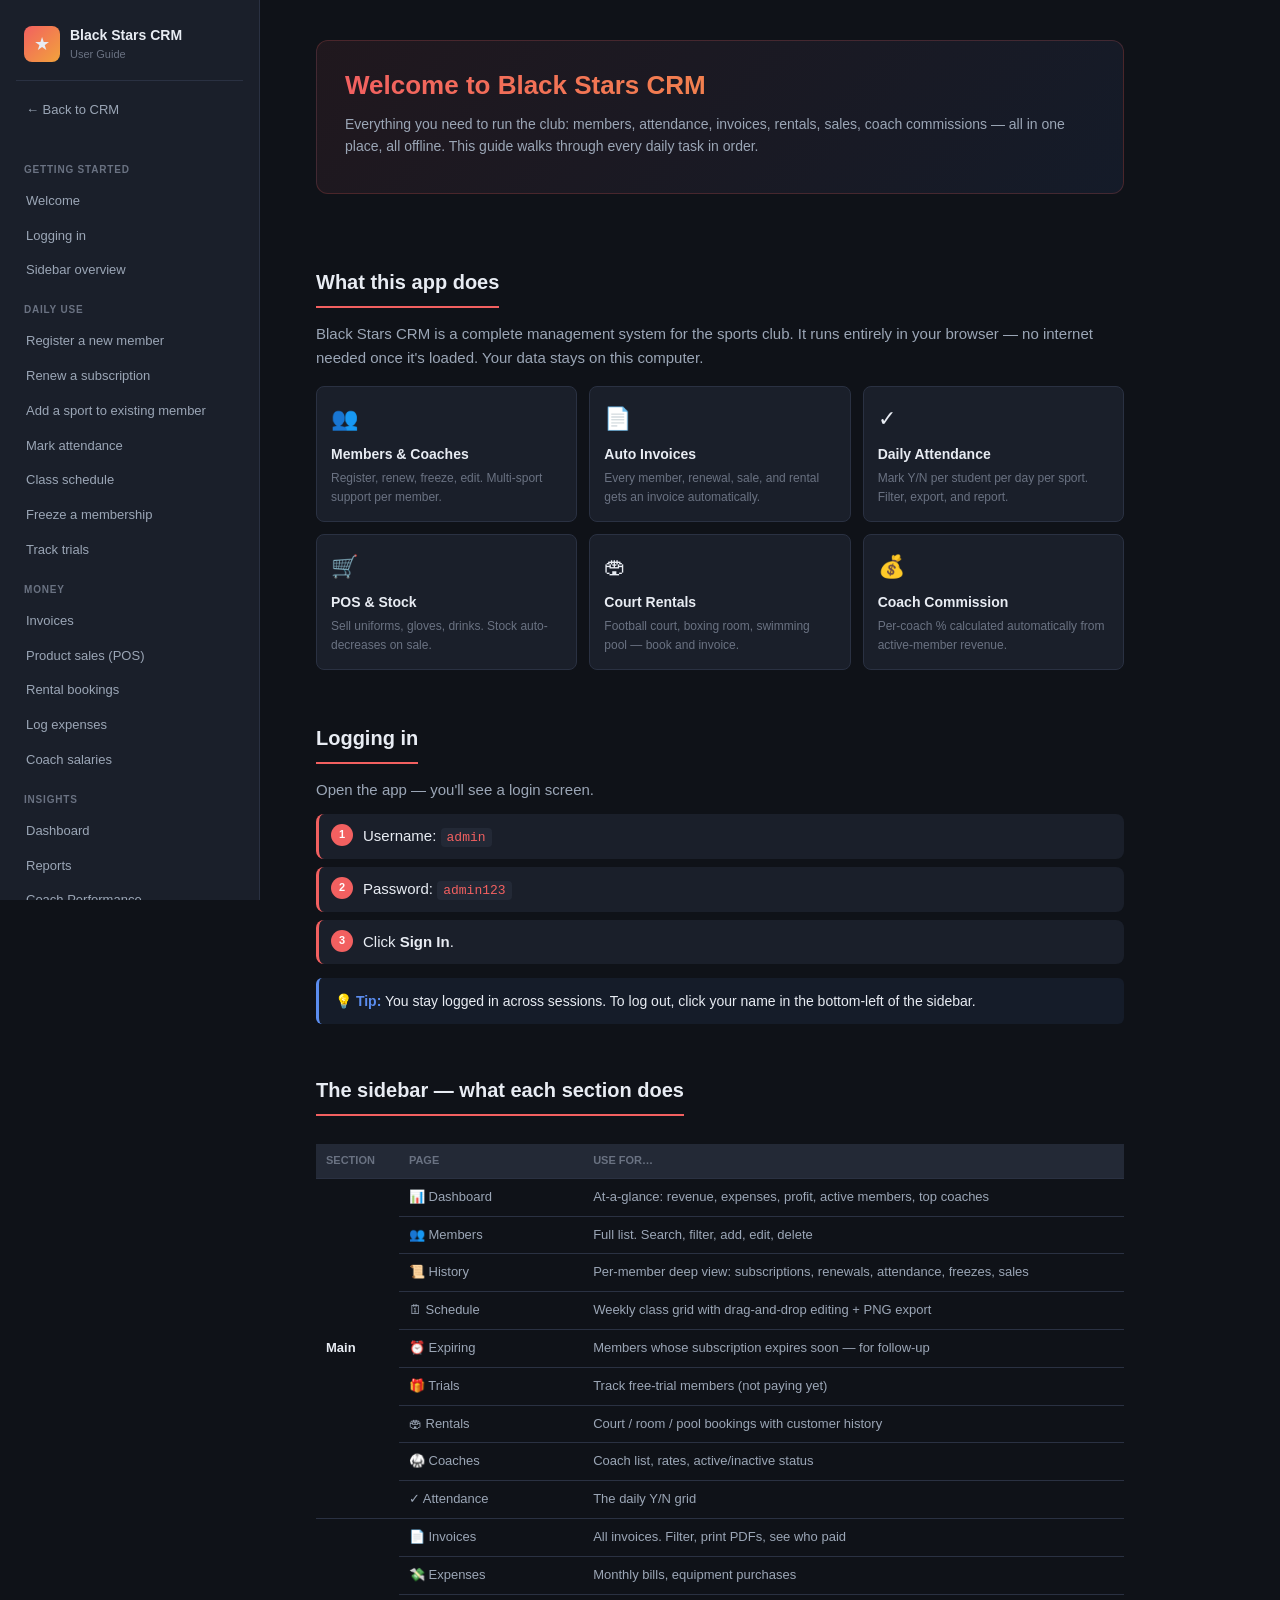
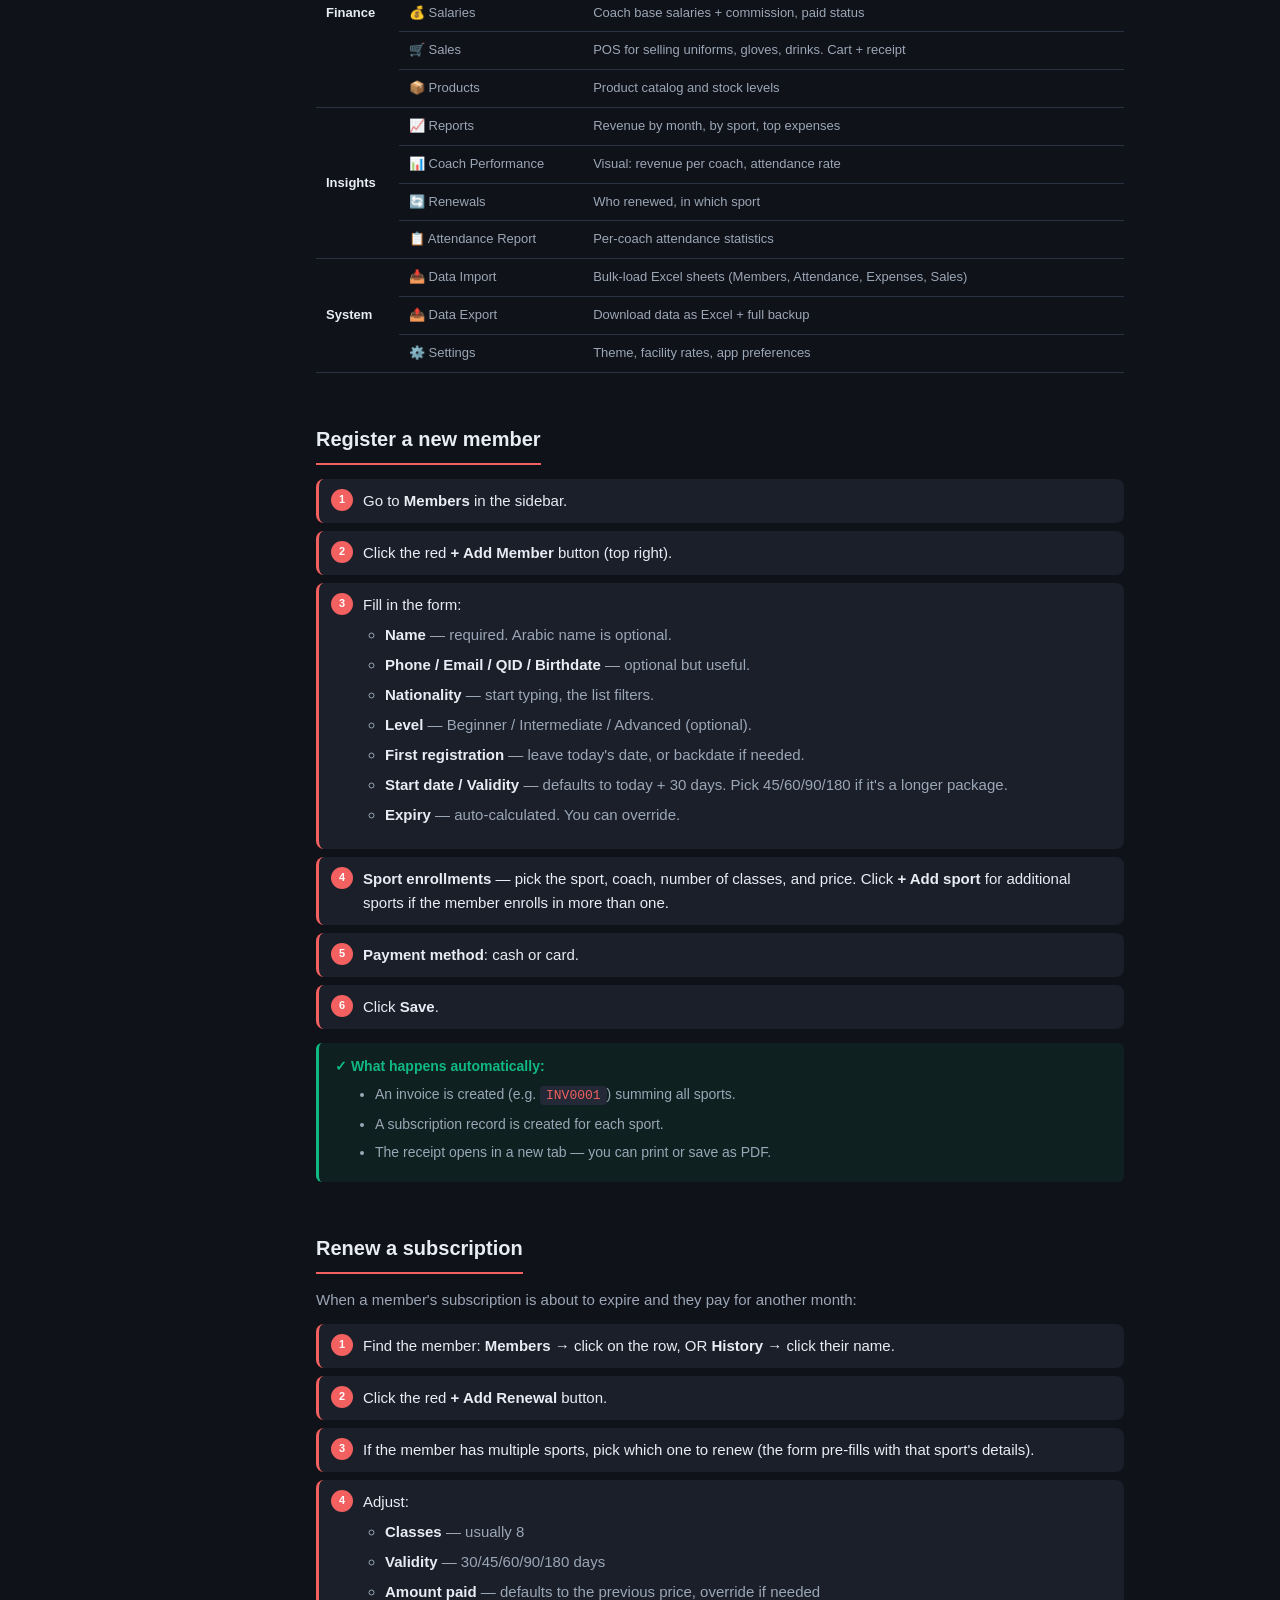
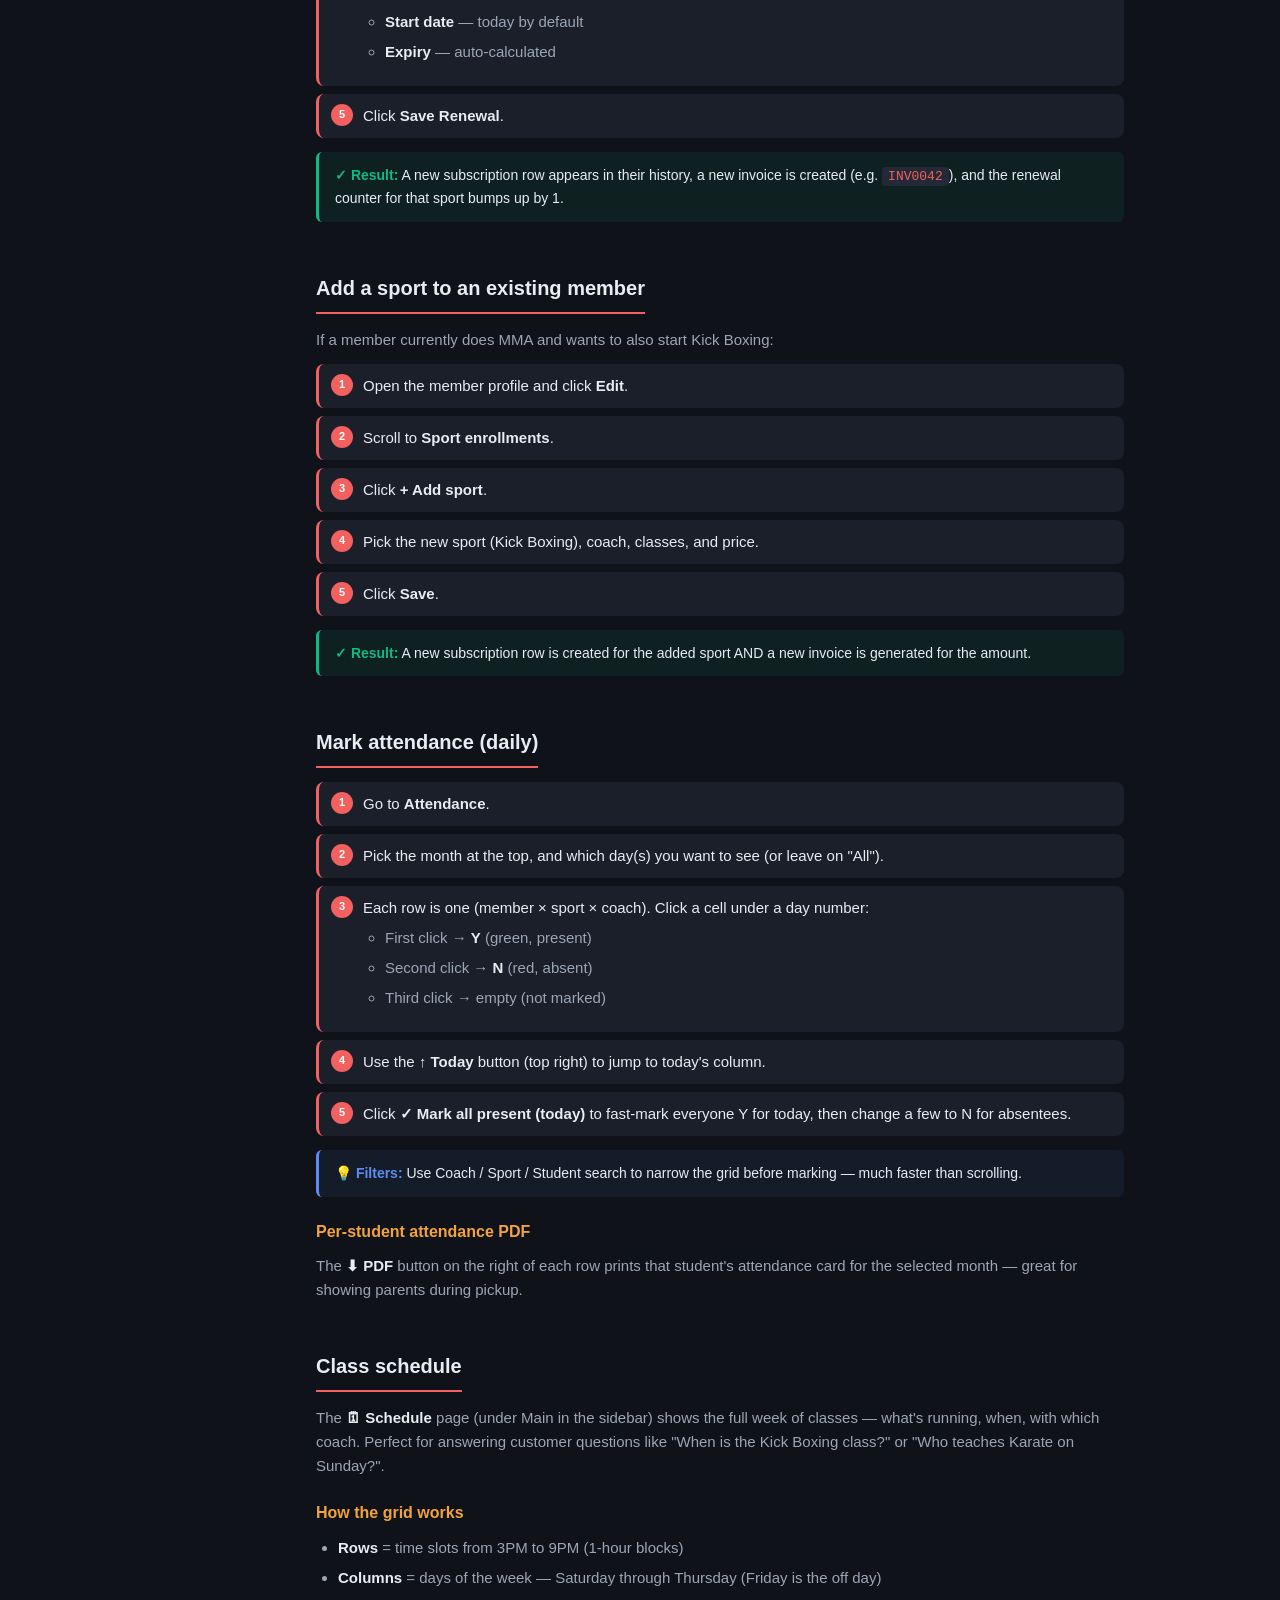
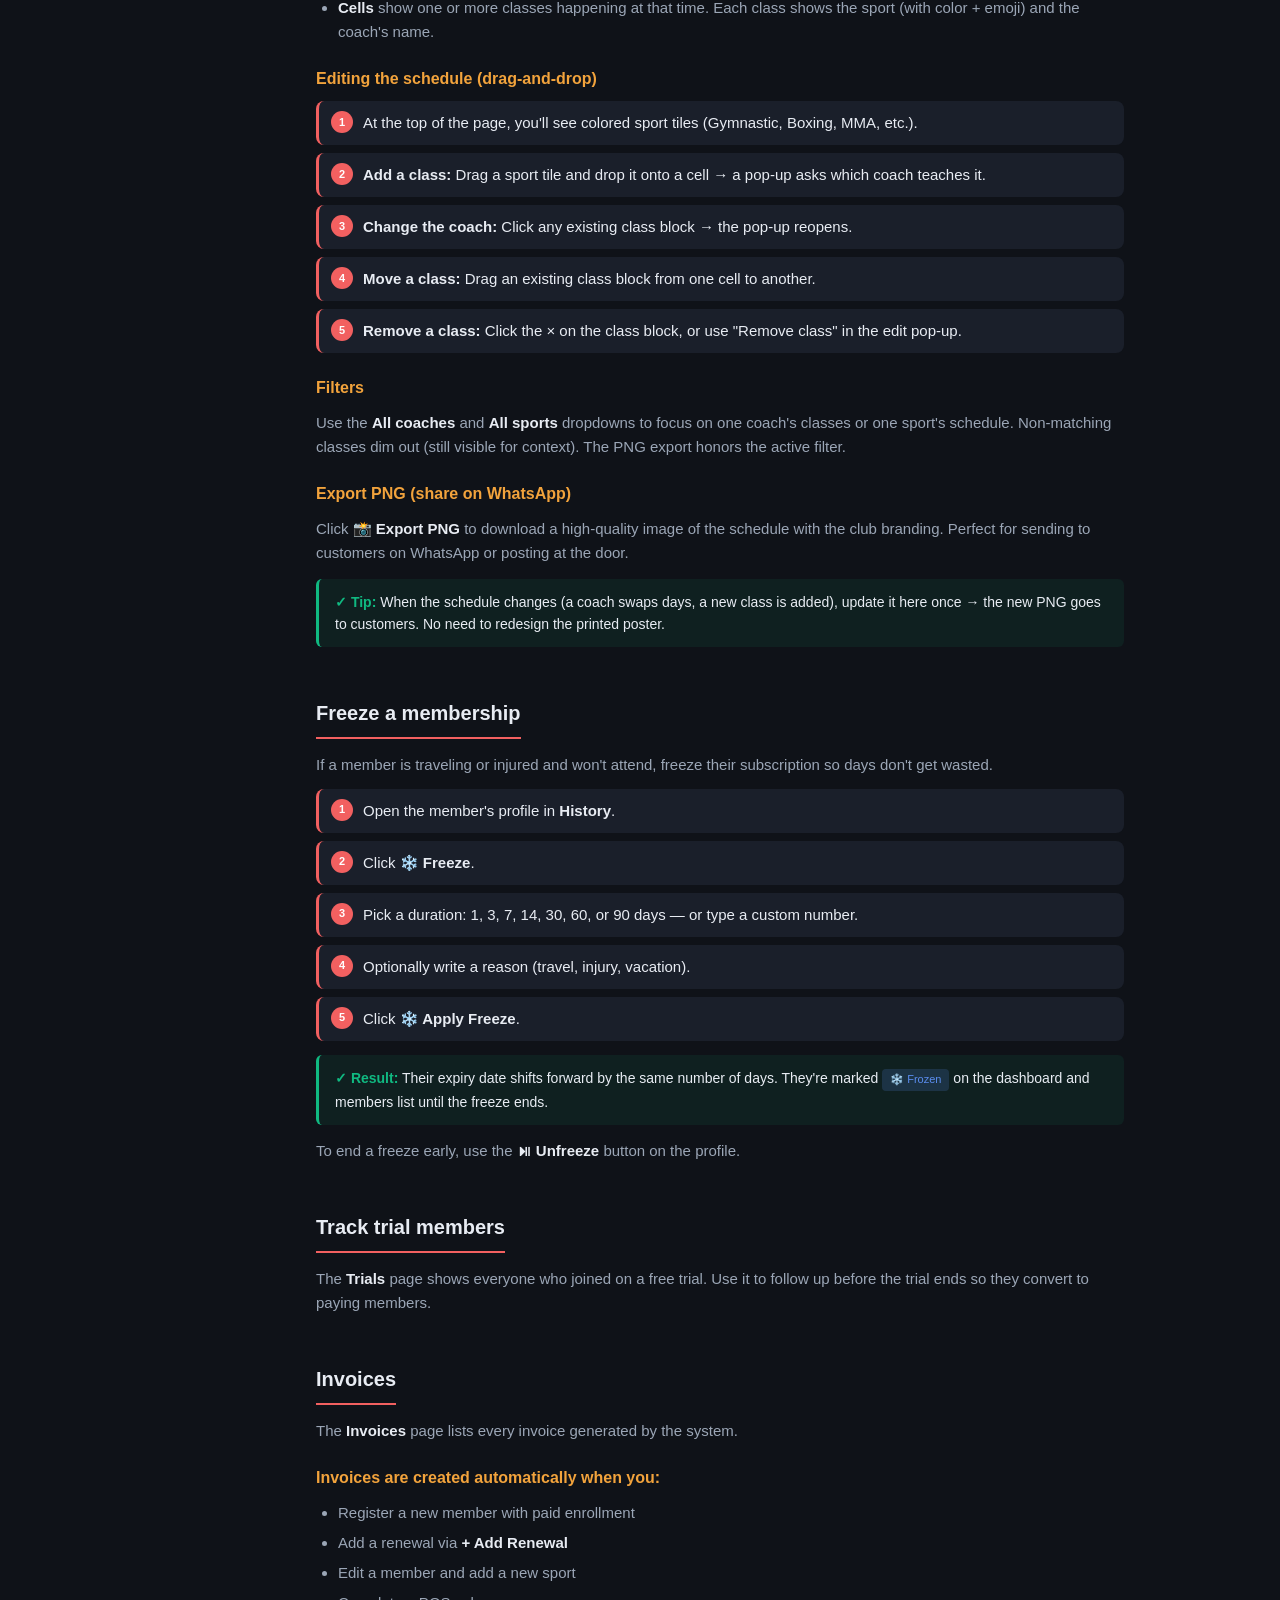
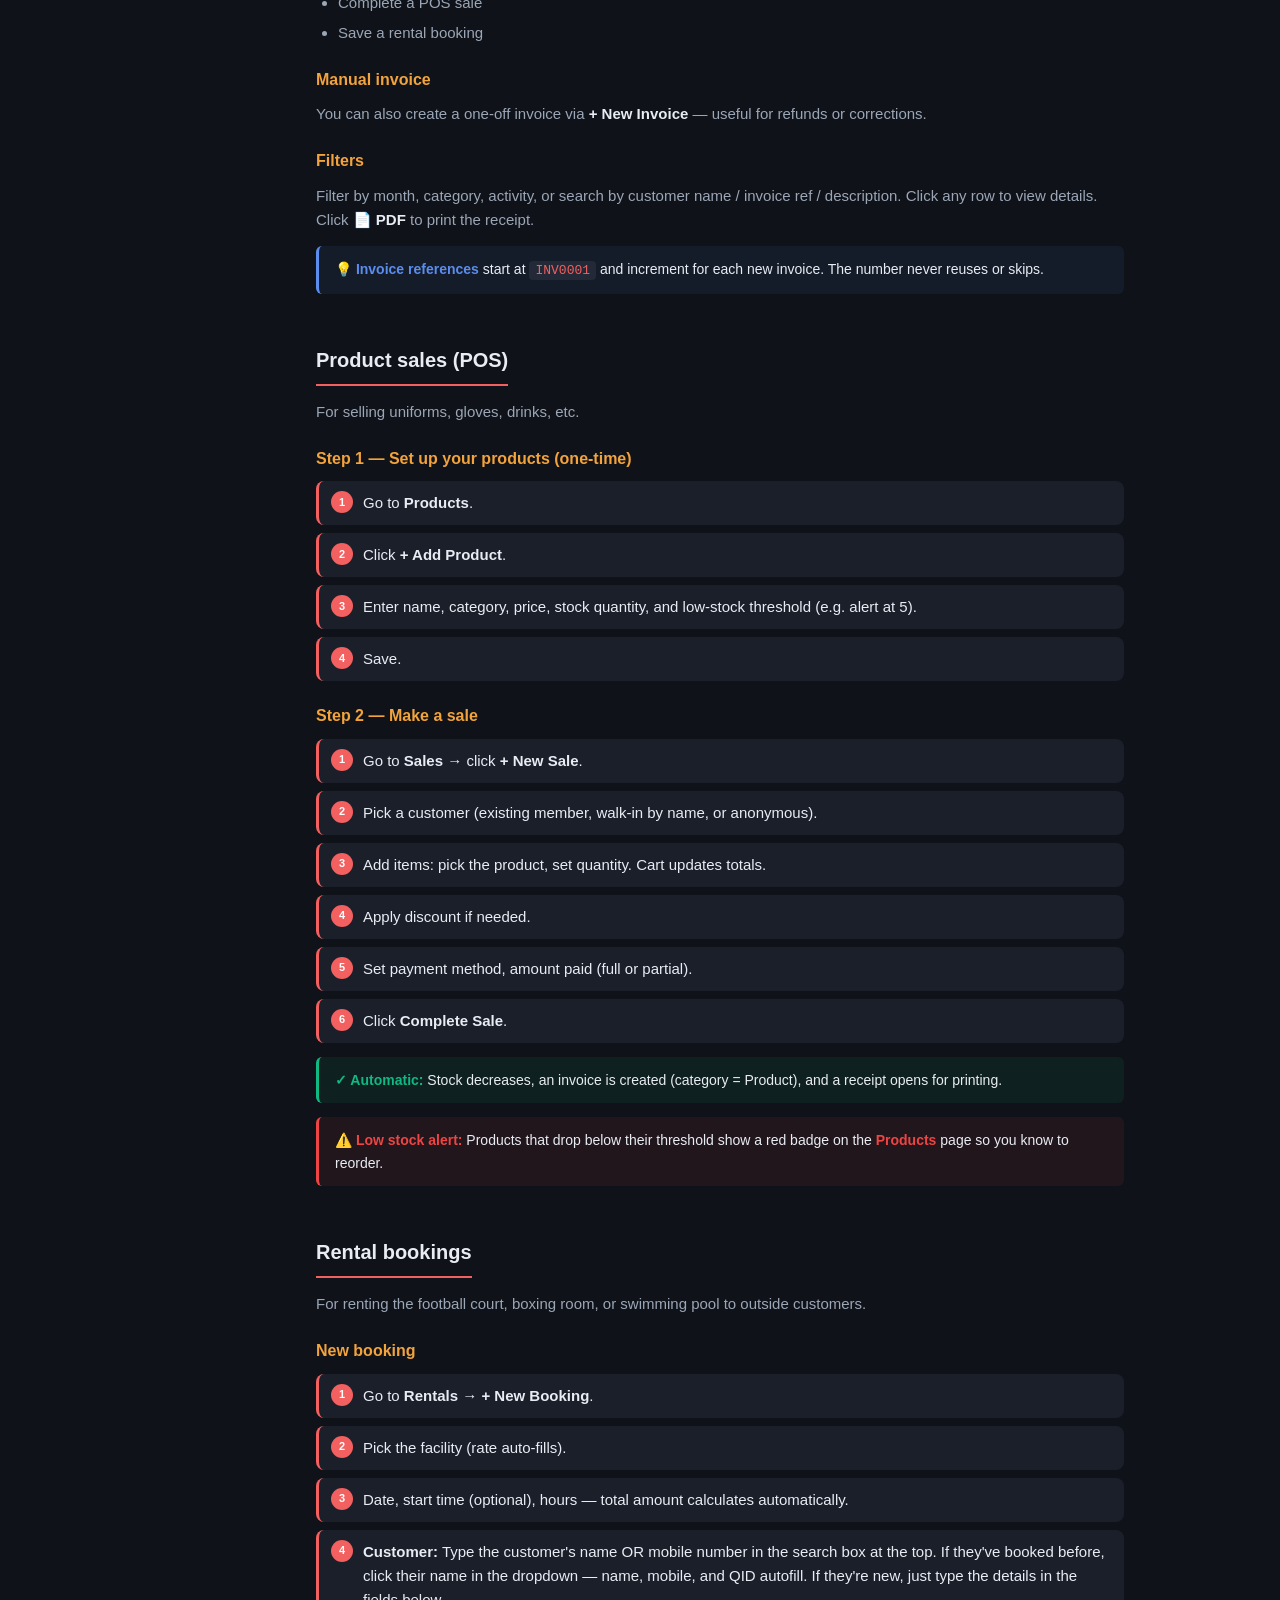
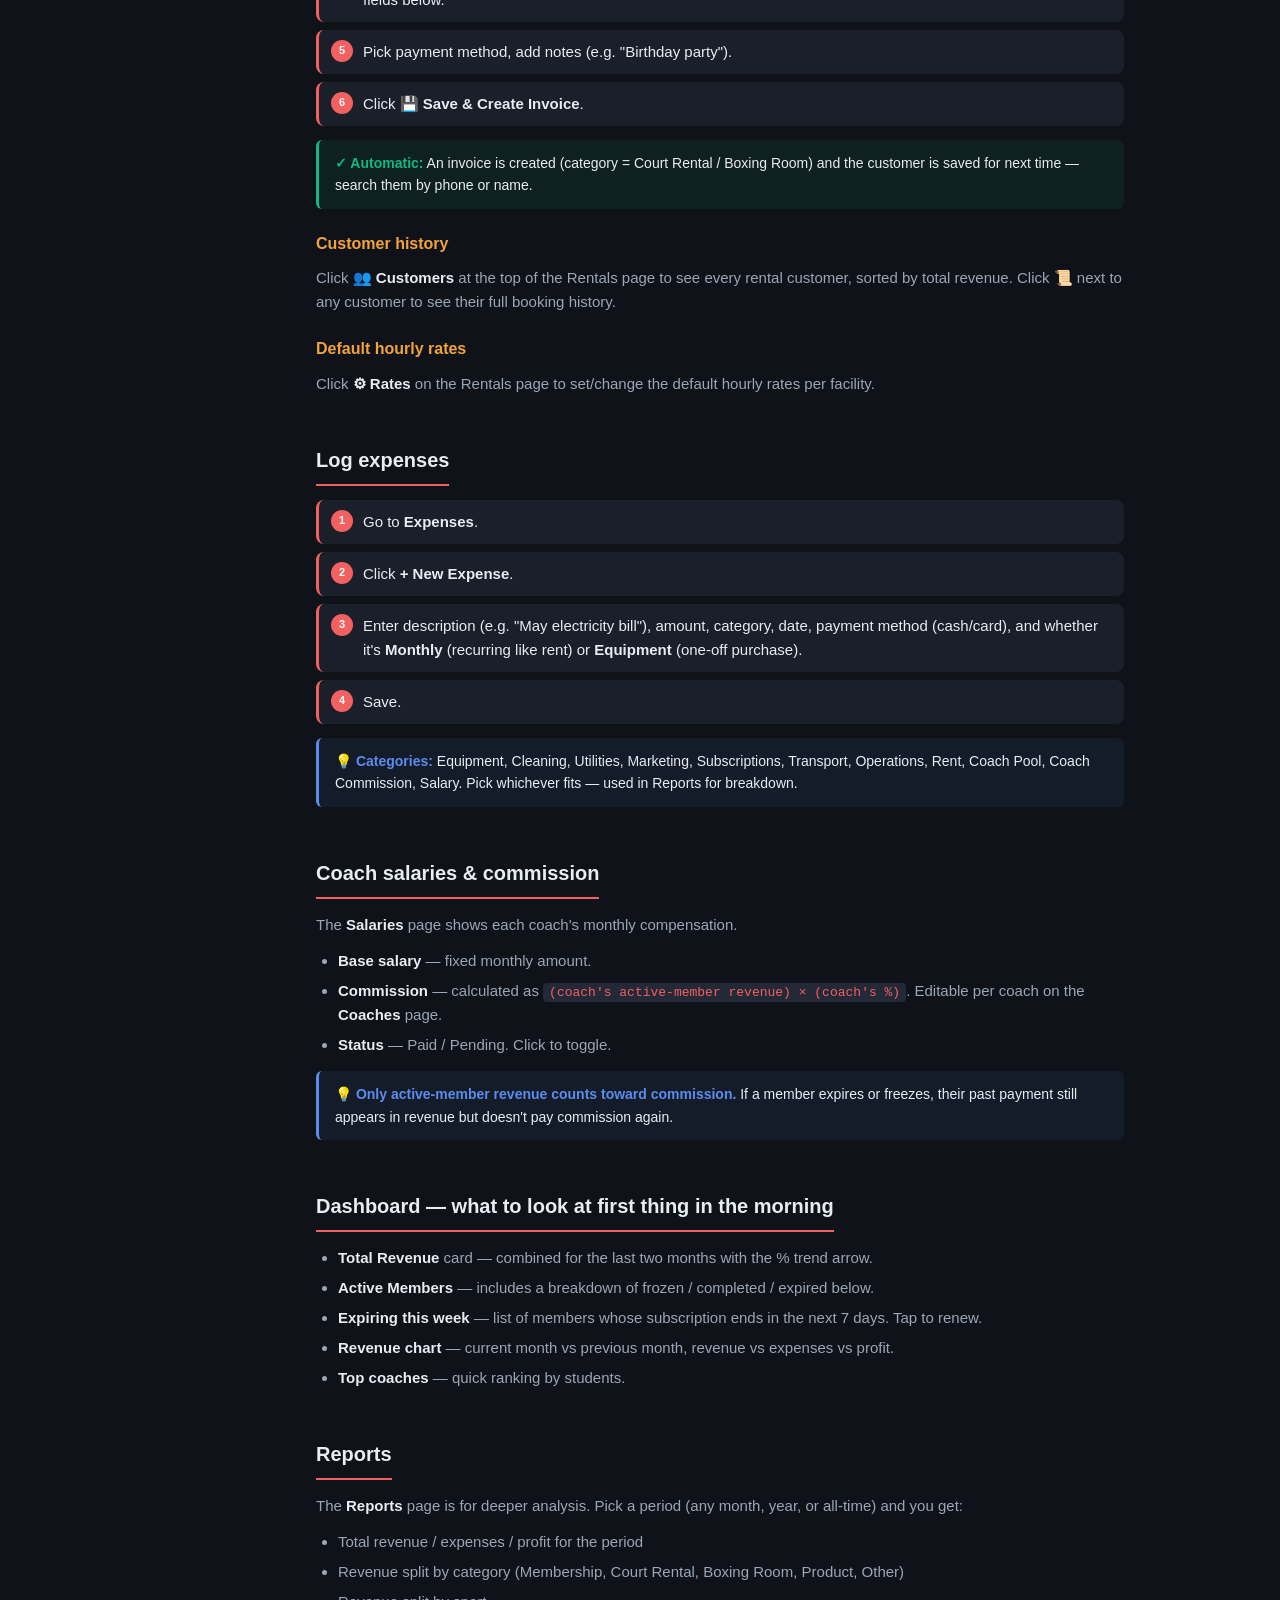
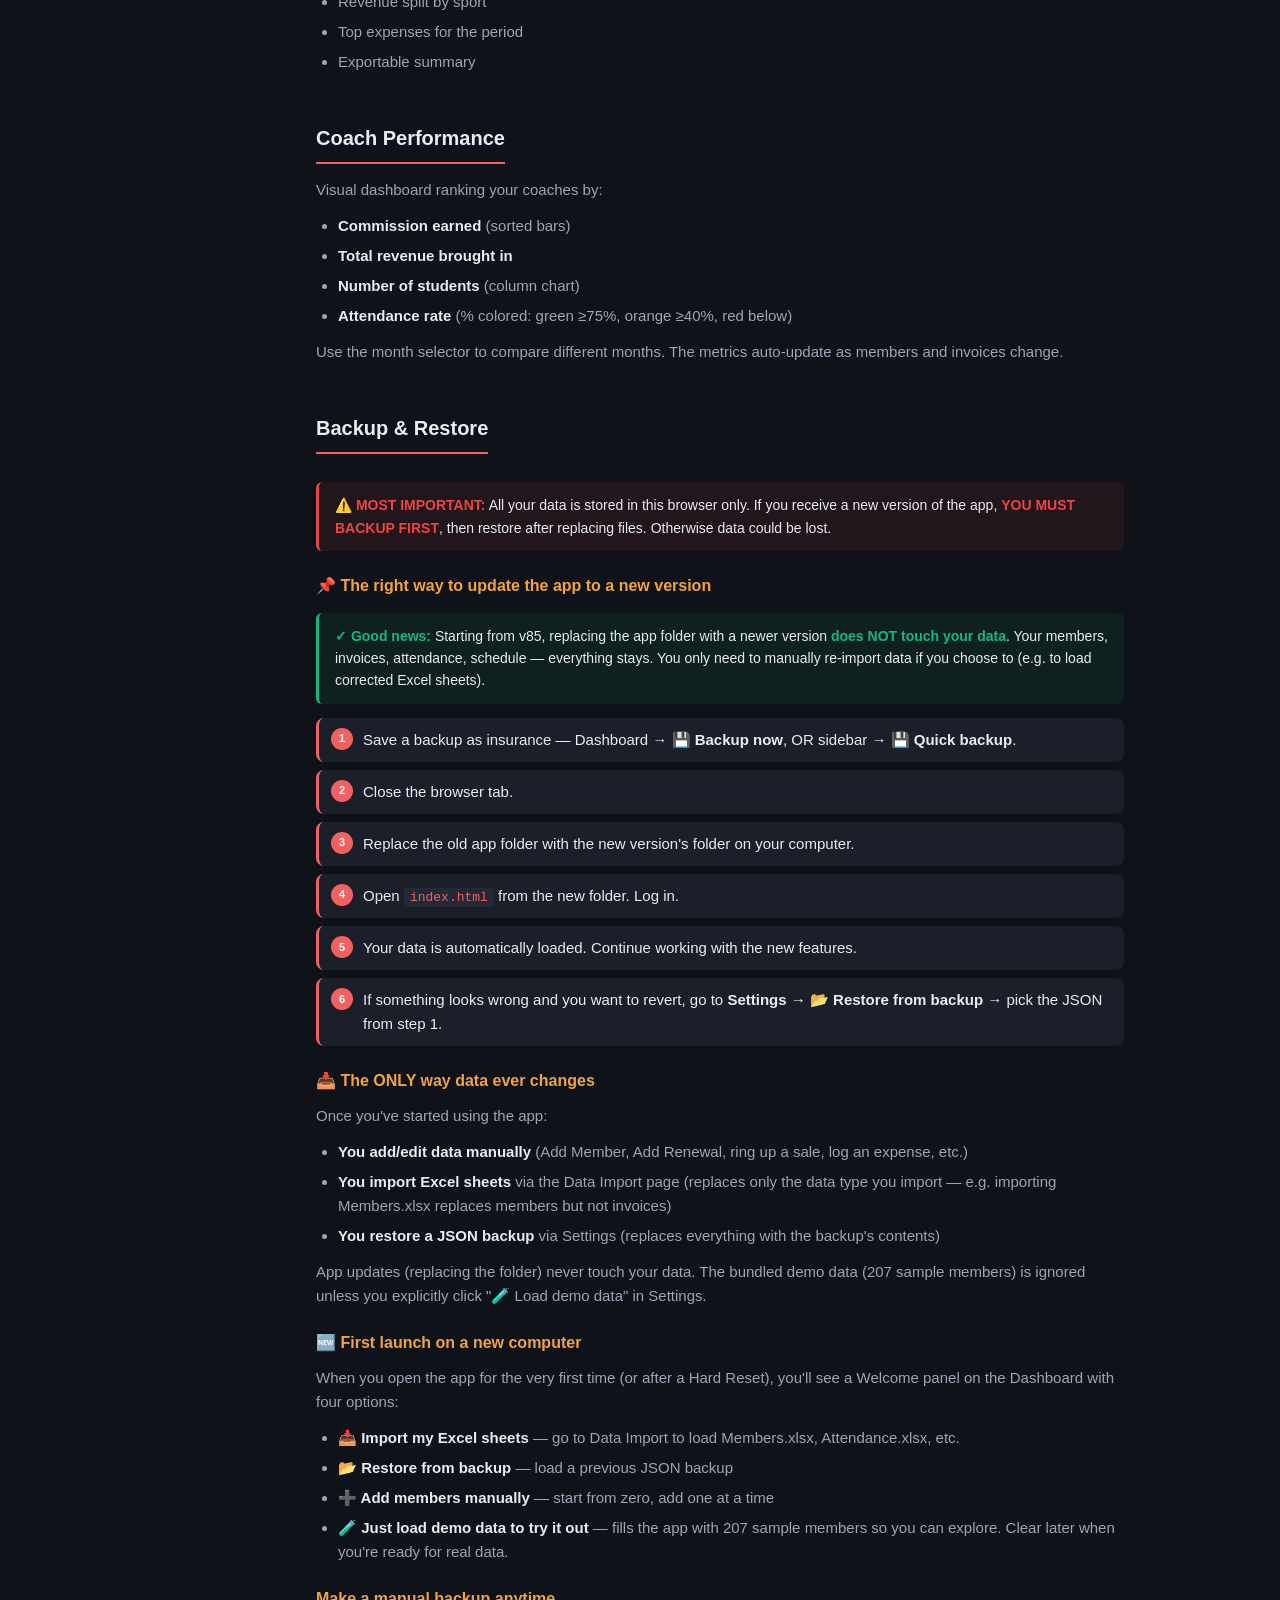
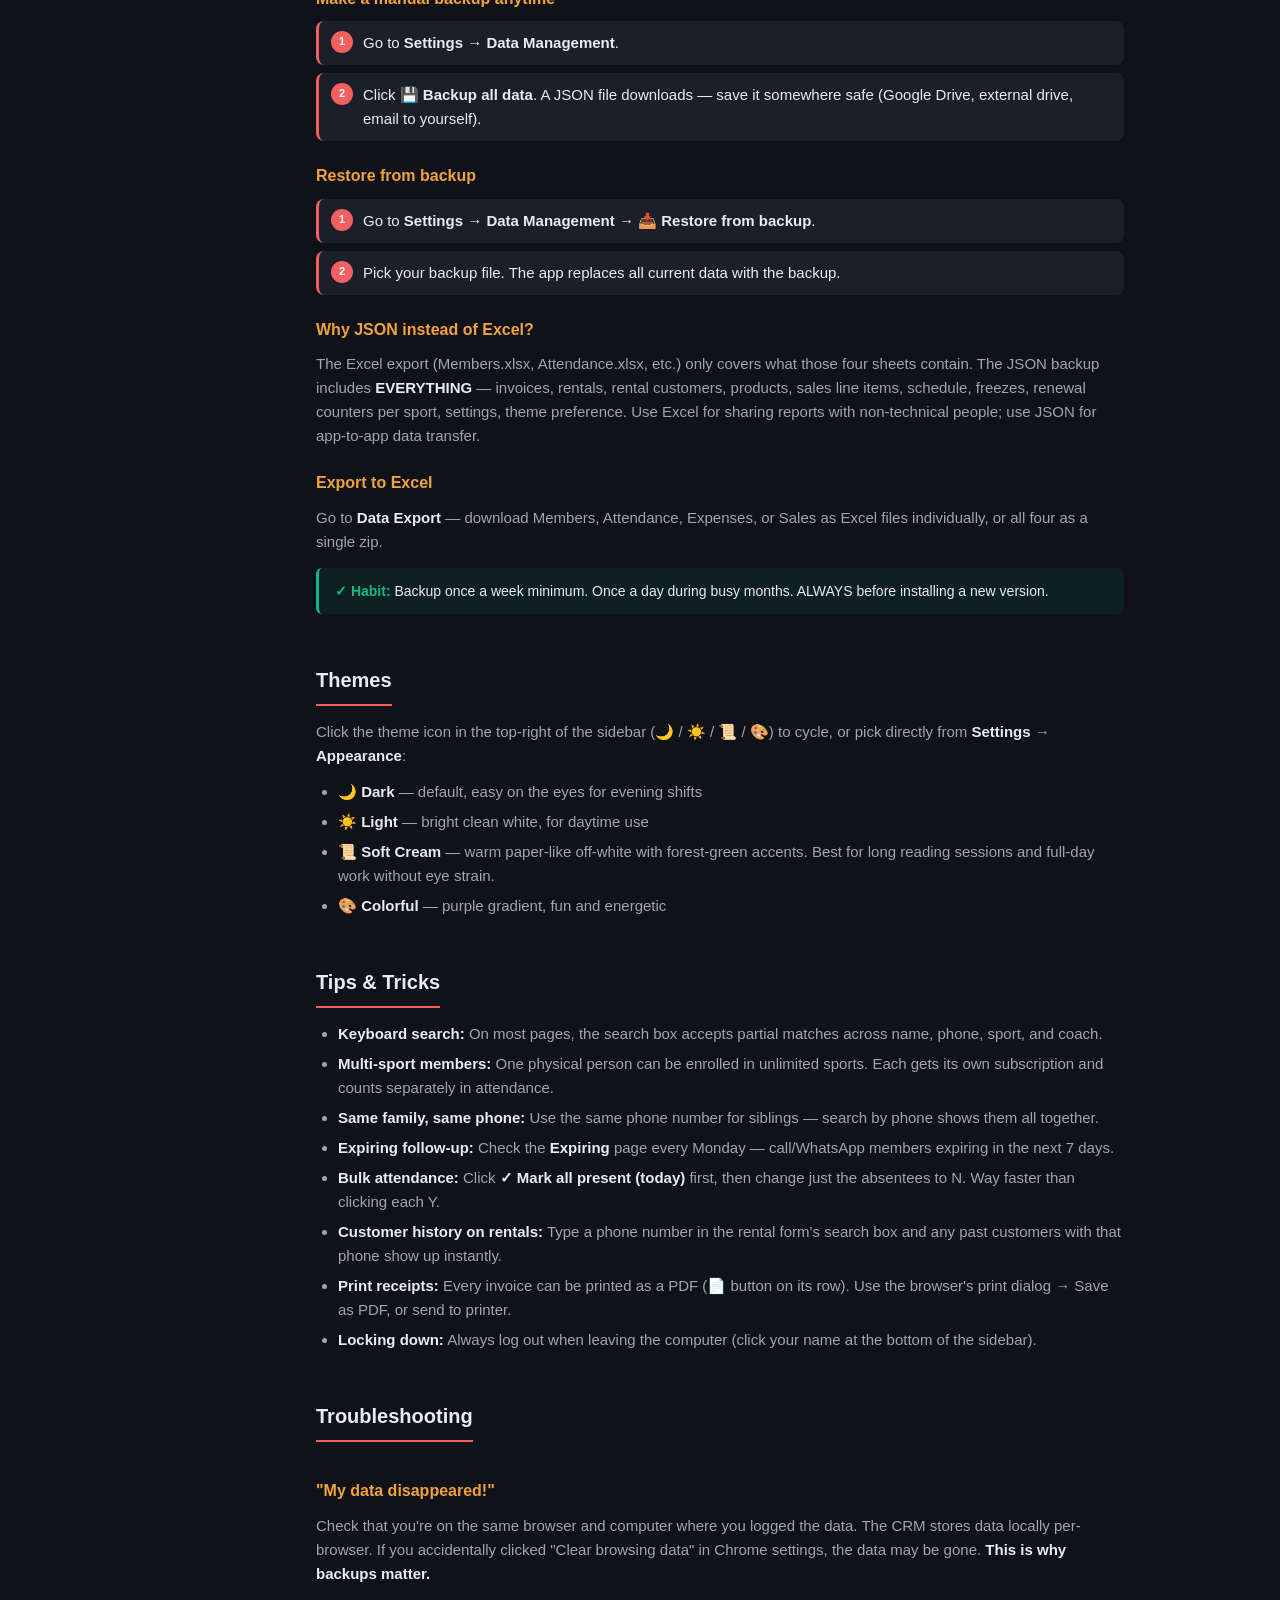
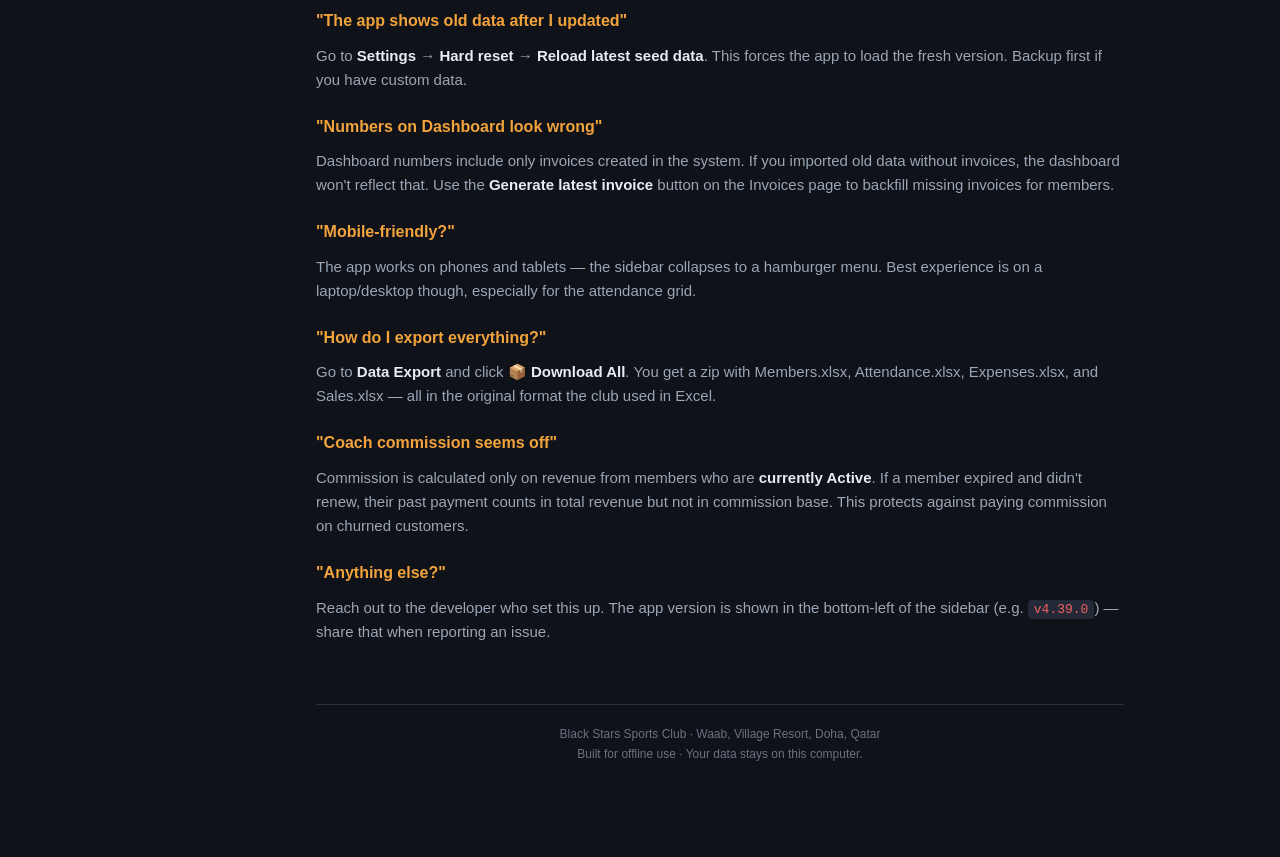
==== guide.html @ 9127abdc "Init BlackStar CRM site Init BlackStar CRM site" ====
<!DOCTYPE html>
<html lang="en">
<head>
<meta charset="UTF-8" />
<meta name="viewport" content="width=device-width, initial-scale=1.0" />
<title>Black Stars CRM — User Guide</title>
<style>
  :root {
    --bg: #0f1218;
    --surface: #1a1f2a;
    --surface-2: #232936;
    --border: #2a3142;
    --text: #e8ecf3;
    --text-dim: #9ba6b6;
    --text-mute: #6a7282;
    --accent: #f26060;
    --accent-2: #f2a33c;
    --blue: #5b8def;
    --green: #10b981;
    --orange: #f97316;
    --purple: #8b5cf6;
    --cyan: #06b6d4;
    --red: #ef4444;
  }
  * { margin: 0; padding: 0; box-sizing: border-box; }
  html { scroll-behavior: smooth; }
  body {
    background: var(--bg);
    color: var(--text);
    font: 15px/1.6 -apple-system, "Segoe UI", Roboto, sans-serif;
    padding: 0;
  }
  .layout { display: grid; grid-template-columns: 260px 1fr; min-height: 100vh; }
  .toc {
    background: var(--surface);
    border-right: 1px solid var(--border);
    padding: 24px 16px;
    position: sticky;
    top: 0;
    height: 100vh;
    overflow-y: auto;
  }
  .toc-brand {
    display: flex; align-items: center; gap: 10px;
    padding: 0 8px 16px;
    border-bottom: 1px solid var(--border);
    margin-bottom: 12px;
  }
  .toc-logo {
    width: 36px; height: 36px;
    background: linear-gradient(135deg, var(--accent), var(--accent-2));
    border-radius: 8px;
    display: grid; place-items: center;
    font-size: 18px;
  }
  .toc-brand-title { font-weight: 700; font-size: 14px; }
  .toc-brand-sub { font-size: 11px; color: var(--text-mute); }
  .toc-section {
    font-size: 10px; font-weight: 600;
    color: var(--text-mute); text-transform: uppercase;
    letter-spacing: .8px;
    padding: 14px 8px 6px;
  }
  .toc a {
    display: block;
    padding: 7px 10px;
    color: var(--text-dim);
    text-decoration: none;
    border-radius: 6px;
    font-size: 13px;
    transition: background .12s;
  }
  .toc a:hover { background: var(--surface-2); color: var(--text); }
  .content {
    padding: 40px 56px 80px;
    max-width: 920px;
  }
  .hero {
    background: linear-gradient(135deg, rgba(242,96,96,.08), rgba(91,141,239,.08));
    border: 1px solid rgba(242,96,96,.2);
    border-radius: 12px;
    padding: 24px 28px;
    margin-bottom: 36px;
  }
  .hero h1 {
    font-size: 26px;
    margin-bottom: 6px;
    background: linear-gradient(90deg, var(--accent), var(--accent-2));
    -webkit-background-clip: text;
    -webkit-text-fill-color: transparent;
    background-clip: text;
  }
  .hero p { color: var(--text-dim); font-size: 14px; }
  h2 {
    font-size: 20px;
    margin: 36px 0 14px;
    padding-bottom: 8px;
    border-bottom: 2px solid var(--accent);
    display: inline-block;
  }
  h3 {
    font-size: 16px;
    margin: 22px 0 10px;
    color: var(--accent-2);
  }
  p, ul, ol { margin-bottom: 12px; color: var(--text-dim); }
  ul, ol { padding-left: 22px; }
  li { margin-bottom: 6px; }
  strong { color: var(--text); font-weight: 600; }
  code {
    background: var(--surface-2);
    color: var(--accent);
    padding: 2px 6px;
    border-radius: 4px;
    font-size: 13px;
    font-family: "SF Mono", Consolas, monospace;
  }
  .step-list {
    counter-reset: step;
    list-style: none;
    padding: 0;
  }
  .step-list > li {
    counter-increment: step;
    padding: 10px 16px 10px 44px;
    position: relative;
    background: var(--surface);
    border-radius: 8px;
    margin-bottom: 8px;
    border-left: 3px solid var(--accent);
    color: var(--text);
  }
  .step-list > li::before {
    content: counter(step);
    position: absolute;
    left: 12px;
    top: 10px;
    width: 22px;
    height: 22px;
    background: var(--accent);
    color: white;
    border-radius: 50%;
    display: grid; place-items: center;
    font-size: 11px;
    font-weight: 700;
  }
  .tip {
    background: rgba(16,185,129,.08);
    border-left: 3px solid var(--green);
    padding: 12px 16px;
    border-radius: 6px;
    margin: 14px 0;
    font-size: 14px;
  }
  .tip strong { color: var(--green); }
  .warn {
    background: rgba(239,68,68,.08);
    border-left: 3px solid var(--red);
    padding: 12px 16px;
    border-radius: 6px;
    margin: 14px 0;
    font-size: 14px;
  }
  .warn strong { color: var(--red); }
  .info {
    background: rgba(91,141,239,.08);
    border-left: 3px solid var(--blue);
    padding: 12px 16px;
    border-radius: 6px;
    margin: 14px 0;
    font-size: 14px;
  }
  .info strong { color: var(--blue); }
  .card-grid {
    display: grid;
    grid-template-columns: repeat(auto-fill, minmax(220px, 1fr));
    gap: 12px;
    margin: 16px 0;
  }
  .card {
    background: var(--surface);
    border: 1px solid var(--border);
    border-radius: 8px;
    padding: 14px;
  }
  .card-icon { font-size: 22px; margin-bottom: 6px; }
  .card-title { font-weight: 600; font-size: 14px; margin-bottom: 4px; color: var(--text); }
  .card-body { font-size: 12px; color: var(--text-mute); }
  table {
    width: 100%;
    border-collapse: collapse;
    margin: 14px 0;
    font-size: 13px;
  }
  th, td {
    text-align: left;
    padding: 8px 10px;
    border-bottom: 1px solid var(--border);
  }
  th {
    color: var(--text-mute);
    font-weight: 600;
    font-size: 11px;
    text-transform: uppercase;
    background: var(--surface-2);
  }
  td { color: var(--text-dim); }
  .badge {
    display: inline-block;
    padding: 2px 8px;
    border-radius: 4px;
    font-size: 11px;
    background: var(--surface-2);
    color: var(--text);
    font-weight: 500;
  }
  .badge.green { background: rgba(16,185,129,.18); color: var(--green); }
  .badge.red { background: rgba(239,68,68,.18); color: var(--red); }
  .badge.blue { background: rgba(91,141,239,.18); color: var(--blue); }
  .badge.orange { background: rgba(242,163,60,.18); color: var(--accent-2); }
  .back-link {
    display: inline-flex; align-items: center; gap: 6px;
    color: var(--blue);
    text-decoration: none;
    margin-bottom: 20px;
    font-size: 13px;
  }
  .back-link:hover { text-decoration: underline; }
  @media (max-width: 900px) {
    .layout { grid-template-columns: 1fr; }
    .toc { position: relative; height: auto; }
    .content { padding: 24px 16px 60px; }
  }
</style>
</head>
<body>
<div class="layout">

<!-- ───── Sidebar TOC ───── -->
<aside class="toc">
  <div class="toc-brand">
    <div class="toc-logo">★</div>
    <div>
      <div class="toc-brand-title">Black Stars CRM</div>
      <div class="toc-brand-sub">User Guide</div>
    </div>
  </div>

  <a href="index.html" class="back-link">← Back to CRM</a>

  <div class="toc-section">Getting Started</div>
  <a href="#intro">Welcome</a>
  <a href="#login">Logging in</a>
  <a href="#sidebar">Sidebar overview</a>

  <div class="toc-section">Daily Use</div>
  <a href="#new-member">Register a new member</a>
  <a href="#renew">Renew a subscription</a>
  <a href="#add-sport">Add a sport to existing member</a>
  <a href="#attendance">Mark attendance</a>
  <a href="#schedule">Class schedule</a>
  <a href="#freeze">Freeze a membership</a>
  <a href="#trials">Track trials</a>

  <div class="toc-section">Money</div>
  <a href="#invoices">Invoices</a>
  <a href="#sales">Product sales (POS)</a>
  <a href="#rentals">Rental bookings</a>
  <a href="#expenses">Log expenses</a>
  <a href="#salaries">Coach salaries</a>

  <div class="toc-section">Insights</div>
  <a href="#dashboard">Dashboard</a>
  <a href="#reports">Reports</a>
  <a href="#coach-perf">Coach Performance</a>

  <div class="toc-section">System</div>
  <a href="#backup">Backup & Restore</a>
  <a href="#themes">Themes</a>
  <a href="#tips">Tips & Tricks</a>
  <a href="#troubleshoot">Troubleshooting</a>
</aside>

<!-- ───── Content ───── -->
<main class="content">

<div class="hero">
  <h1>Welcome to Black Stars CRM</h1>
  <p>Everything you need to run the club: members, attendance, invoices, rentals, sales, coach commissions — all in one place, all offline. This guide walks through every daily task in order.</p>
</div>

<!-- ===== INTRO ===== -->
<h2 id="intro">What this app does</h2>
<p>Black Stars CRM is a complete management system for the sports club. It runs entirely in your browser — no internet needed once it's loaded. Your data stays on this computer.</p>
<div class="card-grid">
  <div class="card">
    <div class="card-icon">👥</div>
    <div class="card-title">Members & Coaches</div>
    <div class="card-body">Register, renew, freeze, edit. Multi-sport support per member.</div>
  </div>
  <div class="card">
    <div class="card-icon">📄</div>
    <div class="card-title">Auto Invoices</div>
    <div class="card-body">Every member, renewal, sale, and rental gets an invoice automatically.</div>
  </div>
  <div class="card">
    <div class="card-icon">✓</div>
    <div class="card-title">Daily Attendance</div>
    <div class="card-body">Mark Y/N per student per day per sport. Filter, export, and report.</div>
  </div>
  <div class="card">
    <div class="card-icon">🛒</div>
    <div class="card-title">POS & Stock</div>
    <div class="card-body">Sell uniforms, gloves, drinks. Stock auto-decreases on sale.</div>
  </div>
  <div class="card">
    <div class="card-icon">🏟</div>
    <div class="card-title">Court Rentals</div>
    <div class="card-body">Football court, boxing room, swimming pool — book and invoice.</div>
  </div>
  <div class="card">
    <div class="card-icon">💰</div>
    <div class="card-title">Coach Commission</div>
    <div class="card-body">Per-coach % calculated automatically from active-member revenue.</div>
  </div>
</div>

<!-- ===== LOGIN ===== -->
<h2 id="login">Logging in</h2>
<p>Open the app — you'll see a login screen.</p>
<ol class="step-list">
  <li>Username: <code>admin</code></li>
  <li>Password: <code>admin123</code></li>
  <li>Click <strong>Sign In</strong>.</li>
</ol>
<div class="info"><strong>💡 Tip:</strong> You stay logged in across sessions. To log out, click your name in the bottom-left of the sidebar.</div>

<!-- ===== SIDEBAR ===== -->
<h2 id="sidebar">The sidebar — what each section does</h2>
<table>
  <thead><tr><th>Section</th><th>Page</th><th>Use for…</th></tr></thead>
  <tbody>
    <tr><td rowspan="9"><strong>Main</strong></td><td>📊 Dashboard</td><td>At-a-glance: revenue, expenses, profit, active members, top coaches</td></tr>
    <tr><td>👥 Members</td><td>Full list. Search, filter, add, edit, delete</td></tr>
    <tr><td>📜 History</td><td>Per-member deep view: subscriptions, renewals, attendance, freezes, sales</td></tr>
    <tr><td>🗓 Schedule</td><td>Weekly class grid with drag-and-drop editing + PNG export</td></tr>
    <tr><td>⏰ Expiring</td><td>Members whose subscription expires soon — for follow-up</td></tr>
    <tr><td>🎁 Trials</td><td>Track free-trial members (not paying yet)</td></tr>
    <tr><td>🏟 Rentals</td><td>Court / room / pool bookings with customer history</td></tr>
    <tr><td>🥋 Coaches</td><td>Coach list, rates, active/inactive status</td></tr>
    <tr><td>✓ Attendance</td><td>The daily Y/N grid</td></tr>
    <tr><td rowspan="5"><strong>Finance</strong></td><td>📄 Invoices</td><td>All invoices. Filter, print PDFs, see who paid</td></tr>
    <tr><td>💸 Expenses</td><td>Monthly bills, equipment purchases</td></tr>
    <tr><td>💰 Salaries</td><td>Coach base salaries + commission, paid status</td></tr>
    <tr><td>🛒 Sales</td><td>POS for selling uniforms, gloves, drinks. Cart + receipt</td></tr>
    <tr><td>📦 Products</td><td>Product catalog and stock levels</td></tr>
    <tr><td rowspan="4"><strong>Insights</strong></td><td>📈 Reports</td><td>Revenue by month, by sport, top expenses</td></tr>
    <tr><td>📊 Coach Performance</td><td>Visual: revenue per coach, attendance rate</td></tr>
    <tr><td>🔄 Renewals</td><td>Who renewed, in which sport</td></tr>
    <tr><td>📋 Attendance Report</td><td>Per-coach attendance statistics</td></tr>
    <tr><td rowspan="3"><strong>System</strong></td><td>📥 Data Import</td><td>Bulk-load Excel sheets (Members, Attendance, Expenses, Sales)</td></tr>
    <tr><td>📤 Data Export</td><td>Download data as Excel + full backup</td></tr>
    <tr><td>⚙️ Settings</td><td>Theme, facility rates, app preferences</td></tr>
  </tbody>
</table>

<!-- ===== NEW MEMBER ===== -->
<h2 id="new-member">Register a new member</h2>
<ol class="step-list">
  <li>Go to <strong>Members</strong> in the sidebar.</li>
  <li>Click the red <strong>+ Add Member</strong> button (top right).</li>
  <li>Fill in the form:
    <ul style="margin-top:6px">
      <li><strong>Name</strong> — required. Arabic name is optional.</li>
      <li><strong>Phone / Email / QID / Birthdate</strong> — optional but useful.</li>
      <li><strong>Nationality</strong> — start typing, the list filters.</li>
      <li><strong>Level</strong> — Beginner / Intermediate / Advanced (optional).</li>
      <li><strong>First registration</strong> — leave today's date, or backdate if needed.</li>
      <li><strong>Start date / Validity</strong> — defaults to today + 30 days. Pick 45/60/90/180 if it's a longer package.</li>
      <li><strong>Expiry</strong> — auto-calculated. You can override.</li>
    </ul>
  </li>
  <li><strong>Sport enrollments</strong> — pick the sport, coach, number of classes, and price. Click <strong>+ Add sport</strong> for additional sports if the member enrolls in more than one.</li>
  <li><strong>Payment method</strong>: cash or card.</li>
  <li>Click <strong>Save</strong>.</li>
</ol>
<div class="tip"><strong>✓ What happens automatically:</strong>
  <ul style="margin:6px 0 0 18px">
    <li>An invoice is created (e.g. <code>INV0001</code>) summing all sports.</li>
    <li>A subscription record is created for each sport.</li>
    <li>The receipt opens in a new tab — you can print or save as PDF.</li>
  </ul>
</div>

<!-- ===== RENEW ===== -->
<h2 id="renew">Renew a subscription</h2>
<p>When a member's subscription is about to expire and they pay for another month:</p>
<ol class="step-list">
  <li>Find the member: <strong>Members</strong> → click on the row, OR <strong>History</strong> → click their name.</li>
  <li>Click the red <strong>+ Add Renewal</strong> button.</li>
  <li>If the member has multiple sports, pick which one to renew (the form pre-fills with that sport's details).</li>
  <li>Adjust:
    <ul style="margin-top:6px">
      <li><strong>Classes</strong> — usually 8</li>
      <li><strong>Validity</strong> — 30/45/60/90/180 days</li>
      <li><strong>Amount paid</strong> — defaults to the previous price, override if needed</li>
      <li><strong>Start date</strong> — today by default</li>
      <li><strong>Expiry</strong> — auto-calculated</li>
    </ul>
  </li>
  <li>Click <strong>Save Renewal</strong>.</li>
</ol>
<div class="tip"><strong>✓ Result:</strong> A new subscription row appears in their history, a new invoice is created (e.g. <code>INV0042</code>), and the renewal counter for that sport bumps up by 1.</div>

<!-- ===== ADD SPORT ===== -->
<h2 id="add-sport">Add a sport to an existing member</h2>
<p>If a member currently does MMA and wants to also start Kick Boxing:</p>
<ol class="step-list">
  <li>Open the member profile and click <strong>Edit</strong>.</li>
  <li>Scroll to <strong>Sport enrollments</strong>.</li>
  <li>Click <strong>+ Add sport</strong>.</li>
  <li>Pick the new sport (Kick Boxing), coach, classes, and price.</li>
  <li>Click <strong>Save</strong>.</li>
</ol>
<div class="tip"><strong>✓ Result:</strong> A new subscription row is created for the added sport AND a new invoice is generated for the amount.</div>

<!-- ===== ATTENDANCE ===== -->
<h2 id="attendance">Mark attendance (daily)</h2>
<ol class="step-list">
  <li>Go to <strong>Attendance</strong>.</li>
  <li>Pick the month at the top, and which day(s) you want to see (or leave on "All").</li>
  <li>Each row is one (member × sport × coach). Click a cell under a day number:
    <ul style="margin-top:6px">
      <li>First click → <strong>Y</strong> (green, present)</li>
      <li>Second click → <strong>N</strong> (red, absent)</li>
      <li>Third click → empty (not marked)</li>
    </ul>
  </li>
  <li>Use the <strong>↑ Today</strong> button (top right) to jump to today's column.</li>
  <li>Click <strong>✓ Mark all present (today)</strong> to fast-mark everyone Y for today, then change a few to N for absentees.</li>
</ol>
<div class="info"><strong>💡 Filters:</strong> Use Coach / Sport / Student search to narrow the grid before marking — much faster than scrolling.</div>
<h3>Per-student attendance PDF</h3>
<p>The <strong>⬇ PDF</strong> button on the right of each row prints that student's attendance card for the selected month — great for showing parents during pickup.</p>

<!-- ===== SCHEDULE ===== -->
<h2 id="schedule">Class schedule</h2>
<p>The <strong>🗓 Schedule</strong> page (under Main in the sidebar) shows the full week of classes — what's running, when, with which coach. Perfect for answering customer questions like "When is the Kick Boxing class?" or "Who teaches Karate on Sunday?".</p>
<h3>How the grid works</h3>
<ul>
  <li><strong>Rows</strong> = time slots from 3PM to 9PM (1-hour blocks)</li>
  <li><strong>Columns</strong> = days of the week — Saturday through Thursday (Friday is the off day)</li>
  <li><strong>Cells</strong> show one or more classes happening at that time. Each class shows the sport (with color + emoji) and the coach's name.</li>
</ul>
<h3>Editing the schedule (drag-and-drop)</h3>
<ol class="step-list">
  <li>At the top of the page, you'll see colored sport tiles (Gymnastic, Boxing, MMA, etc.).</li>
  <li><strong>Add a class:</strong> Drag a sport tile and drop it onto a cell → a pop-up asks which coach teaches it.</li>
  <li><strong>Change the coach:</strong> Click any existing class block → the pop-up reopens.</li>
  <li><strong>Move a class:</strong> Drag an existing class block from one cell to another.</li>
  <li><strong>Remove a class:</strong> Click the × on the class block, or use "Remove class" in the edit pop-up.</li>
</ol>
<h3>Filters</h3>
<p>Use the <strong>All coaches</strong> and <strong>All sports</strong> dropdowns to focus on one coach's classes or one sport's schedule. Non-matching classes dim out (still visible for context). The PNG export honors the active filter.</p>
<h3>Export PNG (share on WhatsApp)</h3>
<p>Click <strong>📸 Export PNG</strong> to download a high-quality image of the schedule with the club branding. Perfect for sending to customers on WhatsApp or posting at the door.</p>
<div class="tip"><strong>✓ Tip:</strong> When the schedule changes (a coach swaps days, a new class is added), update it here once → the new PNG goes to customers. No need to redesign the printed poster.</div>

<!-- ===== FREEZE ===== -->
<h2 id="freeze">Freeze a membership</h2>
<p>If a member is traveling or injured and won't attend, freeze their subscription so days don't get wasted.</p>
<ol class="step-list">
  <li>Open the member's profile in <strong>History</strong>.</li>
  <li>Click <strong>❄️ Freeze</strong>.</li>
  <li>Pick a duration: 1, 3, 7, 14, 30, 60, or 90 days — or type a custom number.</li>
  <li>Optionally write a reason (travel, injury, vacation).</li>
  <li>Click <strong>❄️ Apply Freeze</strong>.</li>
</ol>
<div class="tip"><strong>✓ Result:</strong> Their expiry date shifts forward by the same number of days. They're marked <span class="badge blue">❄️ Frozen</span> on the dashboard and members list until the freeze ends.</div>
<p>To end a freeze early, use the <strong>⏯ Unfreeze</strong> button on the profile.</p>

<!-- ===== TRIALS ===== -->
<h2 id="trials">Track trial members</h2>
<p>The <strong>Trials</strong> page shows everyone who joined on a free trial. Use it to follow up before the trial ends so they convert to paying members.</p>

<!-- ===== INVOICES ===== -->
<h2 id="invoices">Invoices</h2>
<p>The <strong>Invoices</strong> page lists every invoice generated by the system.</p>
<h3>Invoices are created automatically when you:</h3>
<ul>
  <li>Register a new member with paid enrollment</li>
  <li>Add a renewal via <strong>+ Add Renewal</strong></li>
  <li>Edit a member and add a new sport</li>
  <li>Complete a POS sale</li>
  <li>Save a rental booking</li>
</ul>
<h3>Manual invoice</h3>
<p>You can also create a one-off invoice via <strong>+ New Invoice</strong> — useful for refunds or corrections.</p>
<h3>Filters</h3>
<p>Filter by month, category, activity, or search by customer name / invoice ref / description. Click any row to view details. Click <strong>📄 PDF</strong> to print the receipt.</p>
<div class="info"><strong>💡 Invoice references</strong> start at <code>INV0001</code> and increment for each new invoice. The number never reuses or skips.</div>

<!-- ===== SALES ===== -->
<h2 id="sales">Product sales (POS)</h2>
<p>For selling uniforms, gloves, drinks, etc.</p>
<h3>Step 1 — Set up your products (one-time)</h3>
<ol class="step-list">
  <li>Go to <strong>Products</strong>.</li>
  <li>Click <strong>+ Add Product</strong>.</li>
  <li>Enter name, category, price, stock quantity, and low-stock threshold (e.g. alert at 5).</li>
  <li>Save.</li>
</ol>
<h3>Step 2 — Make a sale</h3>
<ol class="step-list">
  <li>Go to <strong>Sales</strong> → click <strong>+ New Sale</strong>.</li>
  <li>Pick a customer (existing member, walk-in by name, or anonymous).</li>
  <li>Add items: pick the product, set quantity. Cart updates totals.</li>
  <li>Apply discount if needed.</li>
  <li>Set payment method, amount paid (full or partial).</li>
  <li>Click <strong>Complete Sale</strong>.</li>
</ol>
<div class="tip"><strong>✓ Automatic:</strong> Stock decreases, an invoice is created (category = Product), and a receipt opens for printing.</div>
<div class="warn"><strong>⚠️ Low stock alert:</strong> Products that drop below their threshold show a red badge on the <strong>Products</strong> page so you know to reorder.</div>

<!-- ===== RENTALS ===== -->
<h2 id="rentals">Rental bookings</h2>
<p>For renting the football court, boxing room, or swimming pool to outside customers.</p>
<h3>New booking</h3>
<ol class="step-list">
  <li>Go to <strong>Rentals</strong> → <strong>+ New Booking</strong>.</li>
  <li>Pick the facility (rate auto-fills).</li>
  <li>Date, start time (optional), hours — total amount calculates automatically.</li>
  <li><strong>Customer:</strong> Type the customer's name OR mobile number in the search box at the top. If they've booked before, click their name in the dropdown — name, mobile, and QID autofill. If they're new, just type the details in the fields below.</li>
  <li>Pick payment method, add notes (e.g. "Birthday party").</li>
  <li>Click <strong>💾 Save & Create Invoice</strong>.</li>
</ol>
<div class="tip"><strong>✓ Automatic:</strong> An invoice is created (category = Court Rental / Boxing Room) and the customer is saved for next time — search them by phone or name.</div>
<h3>Customer history</h3>
<p>Click <strong>👥 Customers</strong> at the top of the Rentals page to see every rental customer, sorted by total revenue. Click 📜 next to any customer to see their full booking history.</p>
<h3>Default hourly rates</h3>
<p>Click <strong>⚙ Rates</strong> on the Rentals page to set/change the default hourly rates per facility.</p>

<!-- ===== EXPENSES ===== -->
<h2 id="expenses">Log expenses</h2>
<ol class="step-list">
  <li>Go to <strong>Expenses</strong>.</li>
  <li>Click <strong>+ New Expense</strong>.</li>
  <li>Enter description (e.g. "May electricity bill"), amount, category, date, payment method (cash/card), and whether it's <strong>Monthly</strong> (recurring like rent) or <strong>Equipment</strong> (one-off purchase).</li>
  <li>Save.</li>
</ol>
<div class="info"><strong>💡 Categories:</strong> Equipment, Cleaning, Utilities, Marketing, Subscriptions, Transport, Operations, Rent, Coach Pool, Coach Commission, Salary. Pick whichever fits — used in Reports for breakdown.</div>

<!-- ===== SALARIES ===== -->
<h2 id="salaries">Coach salaries & commission</h2>
<p>The <strong>Salaries</strong> page shows each coach's monthly compensation.</p>
<ul>
  <li><strong>Base salary</strong> — fixed monthly amount.</li>
  <li><strong>Commission</strong> — calculated as <code>(coach's active-member revenue) × (coach's %)</code>. Editable per coach on the <strong>Coaches</strong> page.</li>
  <li><strong>Status</strong> — Paid / Pending. Click to toggle.</li>
</ul>
<div class="info"><strong>💡 Only active-member revenue counts toward commission.</strong> If a member expires or freezes, their past payment still appears in revenue but doesn't pay commission again.</div>

<!-- ===== DASHBOARD ===== -->
<h2 id="dashboard">Dashboard — what to look at first thing in the morning</h2>
<ul>
  <li><strong>Total Revenue</strong> card — combined for the last two months with the % trend arrow.</li>
  <li><strong>Active Members</strong> — includes a breakdown of frozen / completed / expired below.</li>
  <li><strong>Expiring this week</strong> — list of members whose subscription ends in the next 7 days. Tap to renew.</li>
  <li><strong>Revenue chart</strong> — current month vs previous month, revenue vs expenses vs profit.</li>
  <li><strong>Top coaches</strong> — quick ranking by students.</li>
</ul>

<!-- ===== REPORTS ===== -->
<h2 id="reports">Reports</h2>
<p>The <strong>Reports</strong> page is for deeper analysis. Pick a period (any month, year, or all-time) and you get:</p>
<ul>
  <li>Total revenue / expenses / profit for the period</li>
  <li>Revenue split by category (Membership, Court Rental, Boxing Room, Product, Other)</li>
  <li>Revenue split by sport</li>
  <li>Top expenses for the period</li>
  <li>Exportable summary</li>
</ul>

<!-- ===== COACH PERF ===== -->
<h2 id="coach-perf">Coach Performance</h2>
<p>Visual dashboard ranking your coaches by:</p>
<ul>
  <li><strong>Commission earned</strong> (sorted bars)</li>
  <li><strong>Total revenue brought in</strong></li>
  <li><strong>Number of students</strong> (column chart)</li>
  <li><strong>Attendance rate</strong> (% colored: green ≥75%, orange ≥40%, red below)</li>
</ul>
<p>Use the month selector to compare different months. The metrics auto-update as members and invoices change.</p>

<!-- ===== BACKUP ===== -->
<h2 id="backup">Backup &amp; Restore</h2>
<div class="warn"><strong>⚠️ MOST IMPORTANT:</strong> All your data is stored in this browser only. If you receive a new version of the app, <strong>YOU MUST BACKUP FIRST</strong>, then restore after replacing files. Otherwise data could be lost.</div>

<h3>📌 The right way to update the app to a new version</h3>
<div class="tip"><strong>✓ Good news:</strong> Starting from v85, replacing the app folder with a newer version <strong>does NOT touch your data</strong>. Your members, invoices, attendance, schedule — everything stays. You only need to manually re-import data if you choose to (e.g. to load corrected Excel sheets).</div>
<ol class="step-list">
  <li>Save a backup as insurance — Dashboard → <strong>💾 Backup now</strong>, OR sidebar → <strong>💾 Quick backup</strong>.</li>
  <li>Close the browser tab.</li>
  <li>Replace the old app folder with the new version's folder on your computer.</li>
  <li>Open <code>index.html</code> from the new folder. Log in.</li>
  <li>Your data is automatically loaded. Continue working with the new features.</li>
  <li>If something looks wrong and you want to revert, go to <strong>Settings → 📂 Restore from backup</strong> → pick the JSON from step 1.</li>
</ol>

<h3>📥 The ONLY way data ever changes</h3>
<p>Once you've started using the app:</p>
<ul>
  <li><strong>You add/edit data manually</strong> (Add Member, Add Renewal, ring up a sale, log an expense, etc.)</li>
  <li><strong>You import Excel sheets</strong> via the Data Import page (replaces only the data type you import — e.g. importing Members.xlsx replaces members but not invoices)</li>
  <li><strong>You restore a JSON backup</strong> via Settings (replaces everything with the backup's contents)</li>
</ul>
<p>App updates (replacing the folder) never touch your data. The bundled demo data (207 sample members) is ignored unless you explicitly click "🧪 Load demo data" in Settings.</p>

<h3>🆕 First launch on a new computer</h3>
<p>When you open the app for the very first time (or after a Hard Reset), you'll see a Welcome panel on the Dashboard with four options:</p>
<ul>
  <li><strong>📥 Import my Excel sheets</strong> — go to Data Import to load Members.xlsx, Attendance.xlsx, etc.</li>
  <li><strong>📂 Restore from backup</strong> — load a previous JSON backup</li>
  <li><strong>➕ Add members manually</strong> — start from zero, add one at a time</li>
  <li><strong>🧪 Just load demo data to try it out</strong> — fills the app with 207 sample members so you can explore. Clear later when you're ready for real data.</li>
</ul>

<h3>Make a manual backup anytime</h3>
<ol class="step-list">
  <li>Go to <strong>Settings</strong> → <strong>Data Management</strong>.</li>
  <li>Click <strong>💾 Backup all data</strong>. A JSON file downloads — save it somewhere safe (Google Drive, external drive, email to yourself).</li>
</ol>

<h3>Restore from backup</h3>
<ol class="step-list">
  <li>Go to <strong>Settings</strong> → <strong>Data Management</strong> → <strong>📥 Restore from backup</strong>.</li>
  <li>Pick your backup file. The app replaces all current data with the backup.</li>
</ol>

<h3>Why JSON instead of Excel?</h3>
<p>The Excel export (Members.xlsx, Attendance.xlsx, etc.) only covers what those four sheets contain. The JSON backup includes <strong>EVERYTHING</strong> — invoices, rentals, rental customers, products, sales line items, schedule, freezes, renewal counters per sport, settings, theme preference. Use Excel for sharing reports with non-technical people; use JSON for app-to-app data transfer.</p>

<h3>Export to Excel</h3>
<p>Go to <strong>Data Export</strong> — download Members, Attendance, Expenses, or Sales as Excel files individually, or all four as a single zip.</p>

<div class="tip"><strong>✓ Habit:</strong> Backup once a week minimum. Once a day during busy months. ALWAYS before installing a new version.</div>

<!-- ===== THEMES ===== -->
<h2 id="themes">Themes</h2>
<p>Click the theme icon in the top-right of the sidebar (🌙 / ☀️ / 📜 / 🎨) to cycle, or pick directly from <strong>Settings</strong> → <strong>Appearance</strong>:</p>
<ul>
  <li><strong>🌙 Dark</strong> — default, easy on the eyes for evening shifts</li>
  <li><strong>☀️ Light</strong> — bright clean white, for daytime use</li>
  <li><strong>📜 Soft Cream</strong> — warm paper-like off-white with forest-green accents. Best for long reading sessions and full-day work without eye strain.</li>
  <li><strong>🎨 Colorful</strong> — purple gradient, fun and energetic</li>
</ul>

<!-- ===== TIPS ===== -->
<h2 id="tips">Tips &amp; Tricks</h2>
<ul>
  <li><strong>Keyboard search:</strong> On most pages, the search box accepts partial matches across name, phone, sport, and coach.</li>
  <li><strong>Multi-sport members:</strong> One physical person can be enrolled in unlimited sports. Each gets its own subscription and counts separately in attendance.</li>
  <li><strong>Same family, same phone:</strong> Use the same phone number for siblings — search by phone shows them all together.</li>
  <li><strong>Expiring follow-up:</strong> Check the <strong>Expiring</strong> page every Monday — call/WhatsApp members expiring in the next 7 days.</li>
  <li><strong>Bulk attendance:</strong> Click <strong>✓ Mark all present (today)</strong> first, then change just the absentees to N. Way faster than clicking each Y.</li>
  <li><strong>Customer history on rentals:</strong> Type a phone number in the rental form's search box and any past customers with that phone show up instantly.</li>
  <li><strong>Print receipts:</strong> Every invoice can be printed as a PDF (📄 button on its row). Use the browser's print dialog → Save as PDF, or send to printer.</li>
  <li><strong>Locking down:</strong> Always log out when leaving the computer (click your name at the bottom of the sidebar).</li>
</ul>

<!-- ===== TROUBLESHOOTING ===== -->
<h2 id="troubleshoot">Troubleshooting</h2>

<h3>"My data disappeared!"</h3>
<p>Check that you're on the same browser and computer where you logged the data. The CRM stores data locally per-browser. If you accidentally clicked "Clear browsing data" in Chrome settings, the data may be gone. <strong>This is why backups matter.</strong></p>

<h3>"The app shows old data after I updated"</h3>
<p>Go to <strong>Settings</strong> → <strong>Hard reset</strong> → <strong>Reload latest seed data</strong>. This forces the app to load the fresh version. Backup first if you have custom data.</p>

<h3>"Numbers on Dashboard look wrong"</h3>
<p>Dashboard numbers include only invoices created in the system. If you imported old data without invoices, the dashboard won't reflect that. Use the <strong>Generate latest invoice</strong> button on the Invoices page to backfill missing invoices for members.</p>

<h3>"Mobile-friendly?"</h3>
<p>The app works on phones and tablets — the sidebar collapses to a hamburger menu. Best experience is on a laptop/desktop though, especially for the attendance grid.</p>

<h3>"How do I export everything?"</h3>
<p>Go to <strong>Data Export</strong> and click <strong>📦 Download All</strong>. You get a zip with Members.xlsx, Attendance.xlsx, Expenses.xlsx, and Sales.xlsx — all in the original format the club used in Excel.</p>

<h3>"Coach commission seems off"</h3>
<p>Commission is calculated only on revenue from members who are <strong>currently Active</strong>. If a member expired and didn't renew, their past payment counts in total revenue but not in commission base. This protects against paying commission on churned customers.</p>

<h3>"Anything else?"</h3>
<p>Reach out to the developer who set this up. The app version is shown in the bottom-left of the sidebar (e.g. <code>v4.39.0</code>) — share that when reporting an issue.</p>

<div style="text-align:center;margin-top:60px;padding:20px;color:var(--text-mute);font-size:12px;border-top:1px solid var(--border)">
  Black Stars Sports Club · Waab, Village Resort, Doha, Qatar<br>
  Built for offline use · Your data stays on this computer.
</div>

</main>
</div>

</body>
</html>
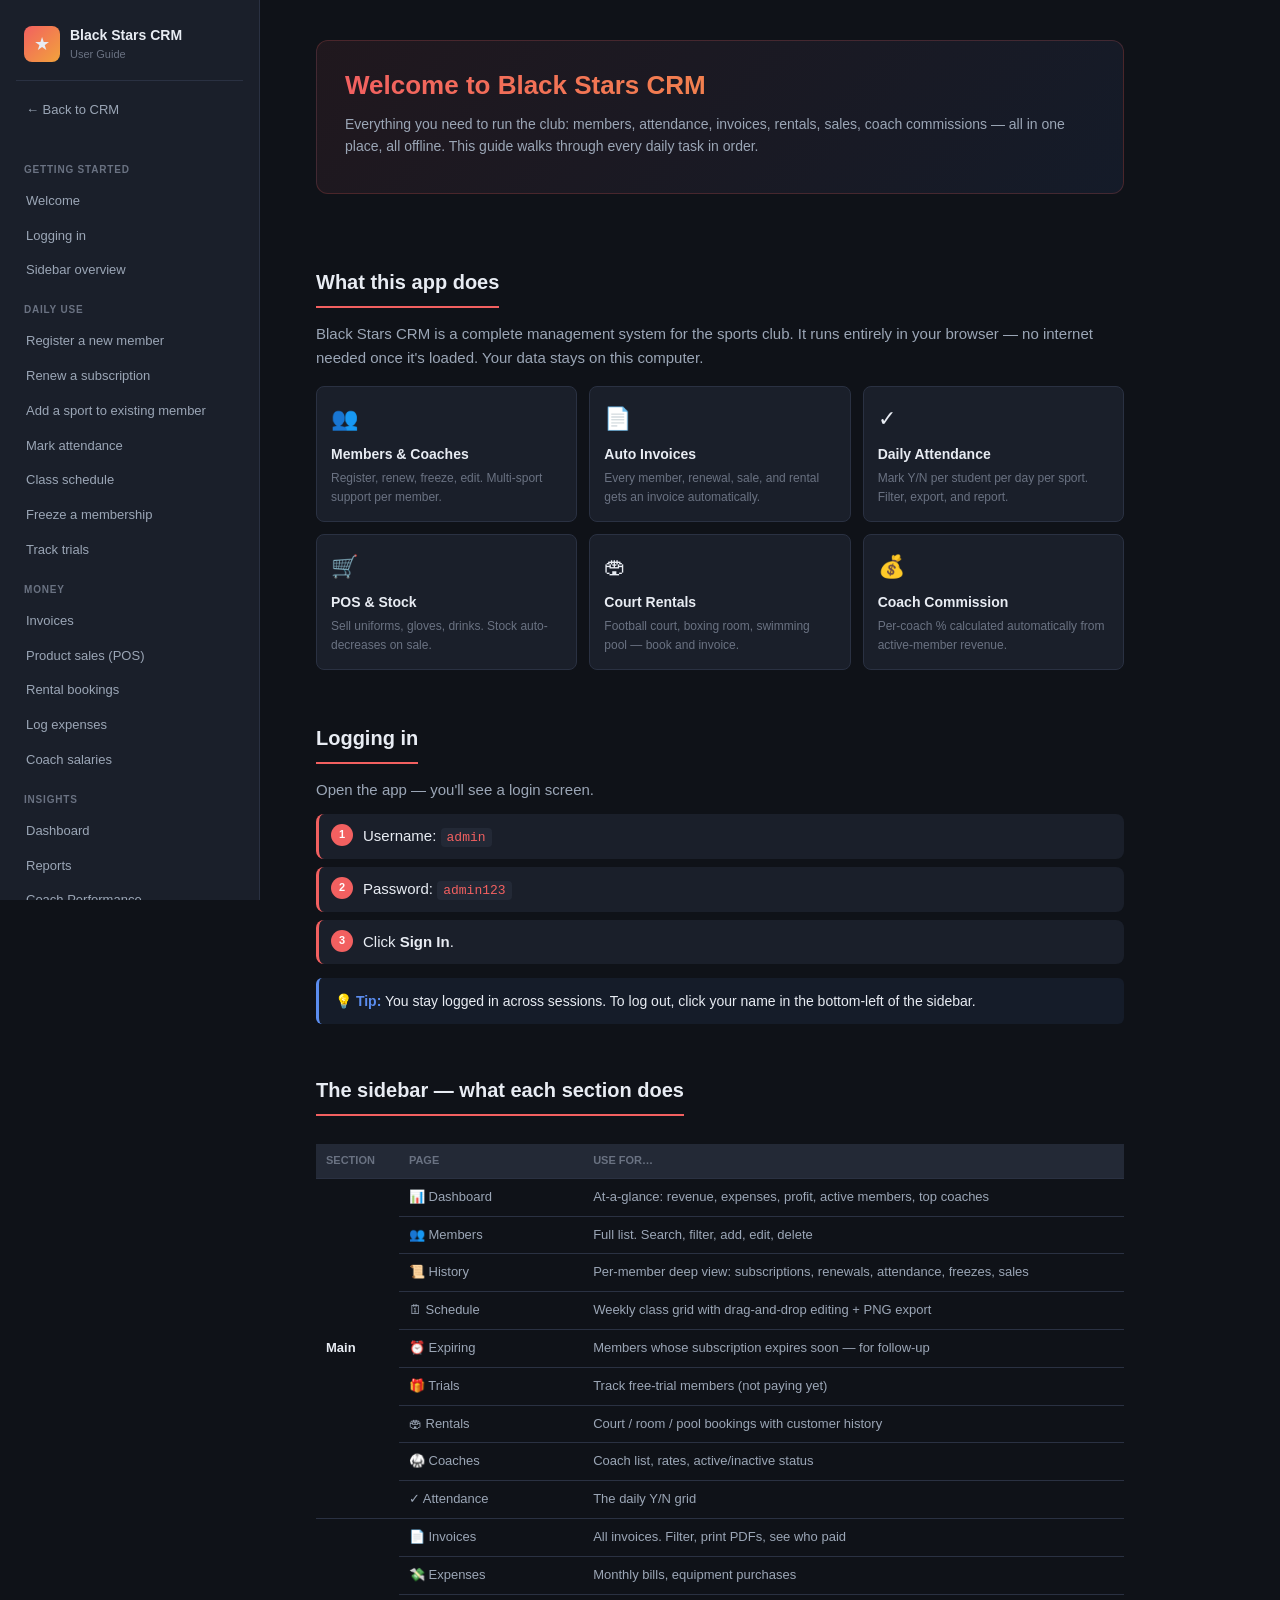
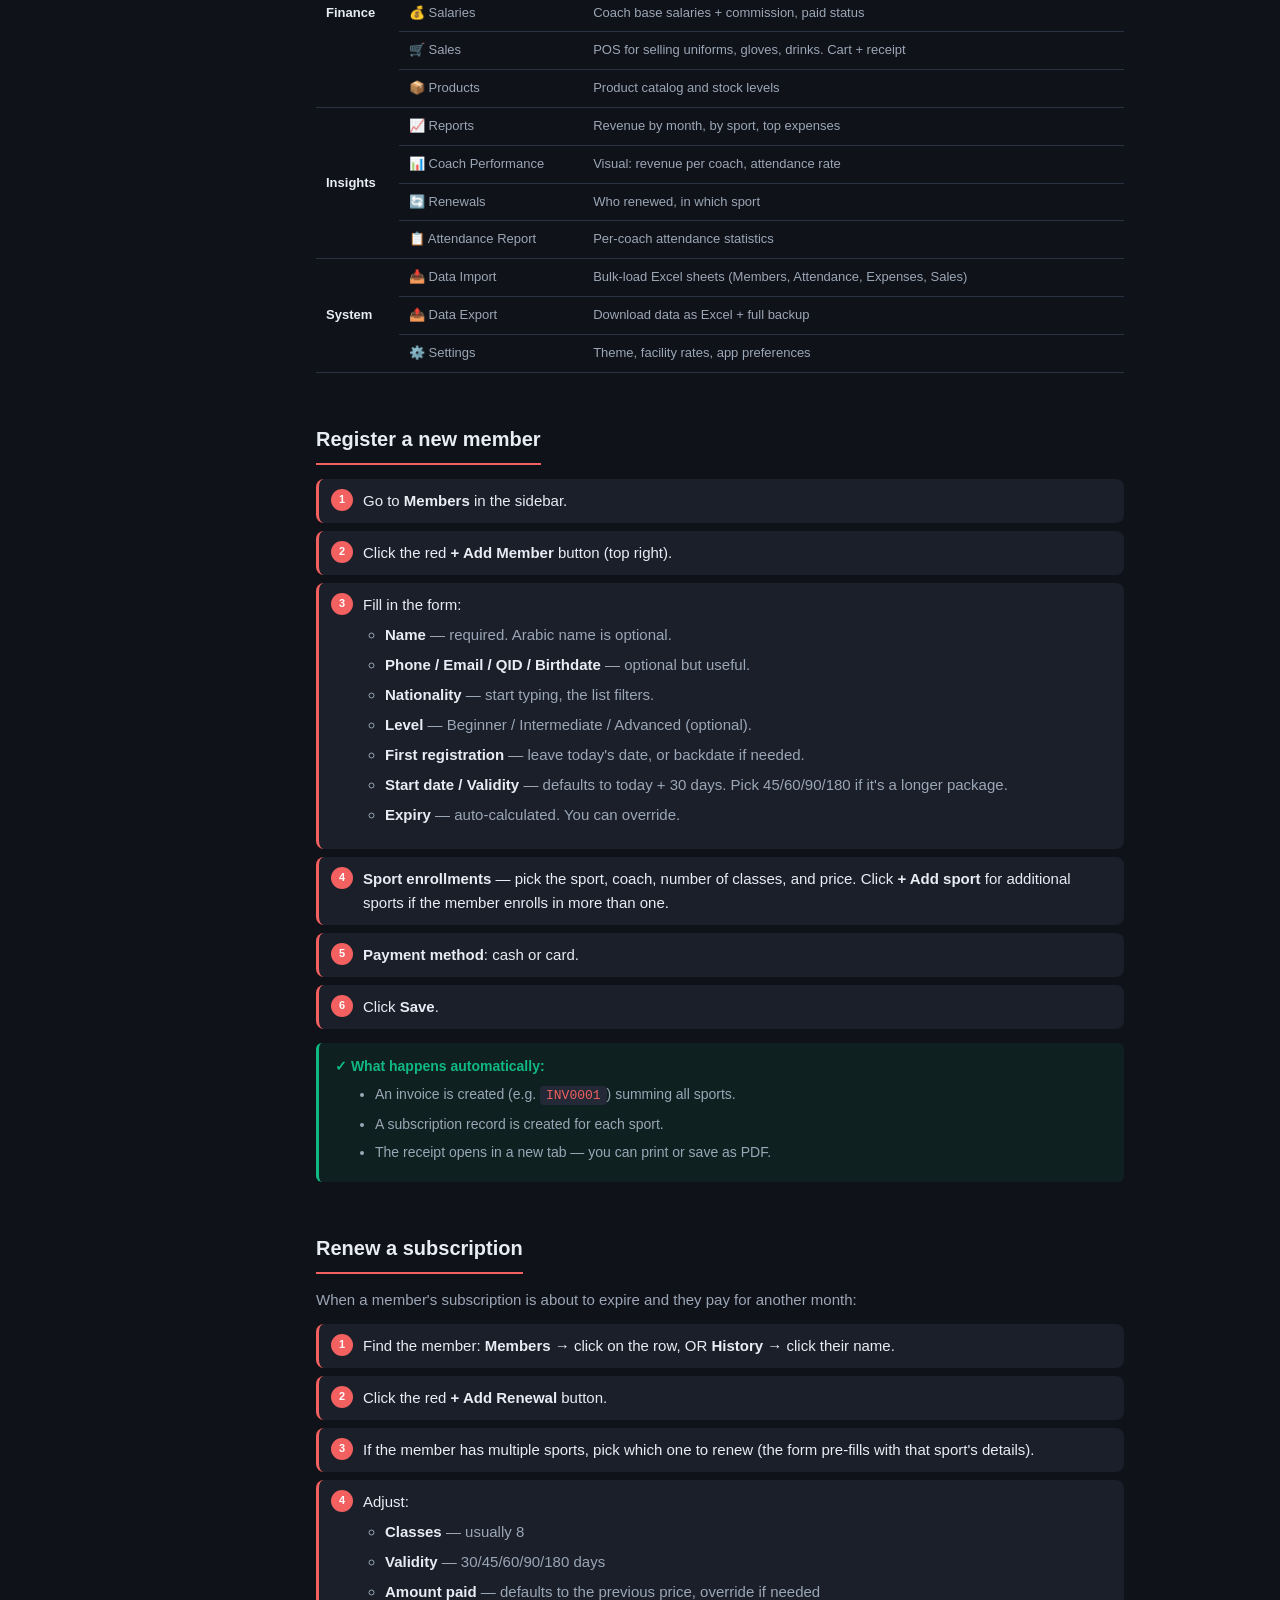
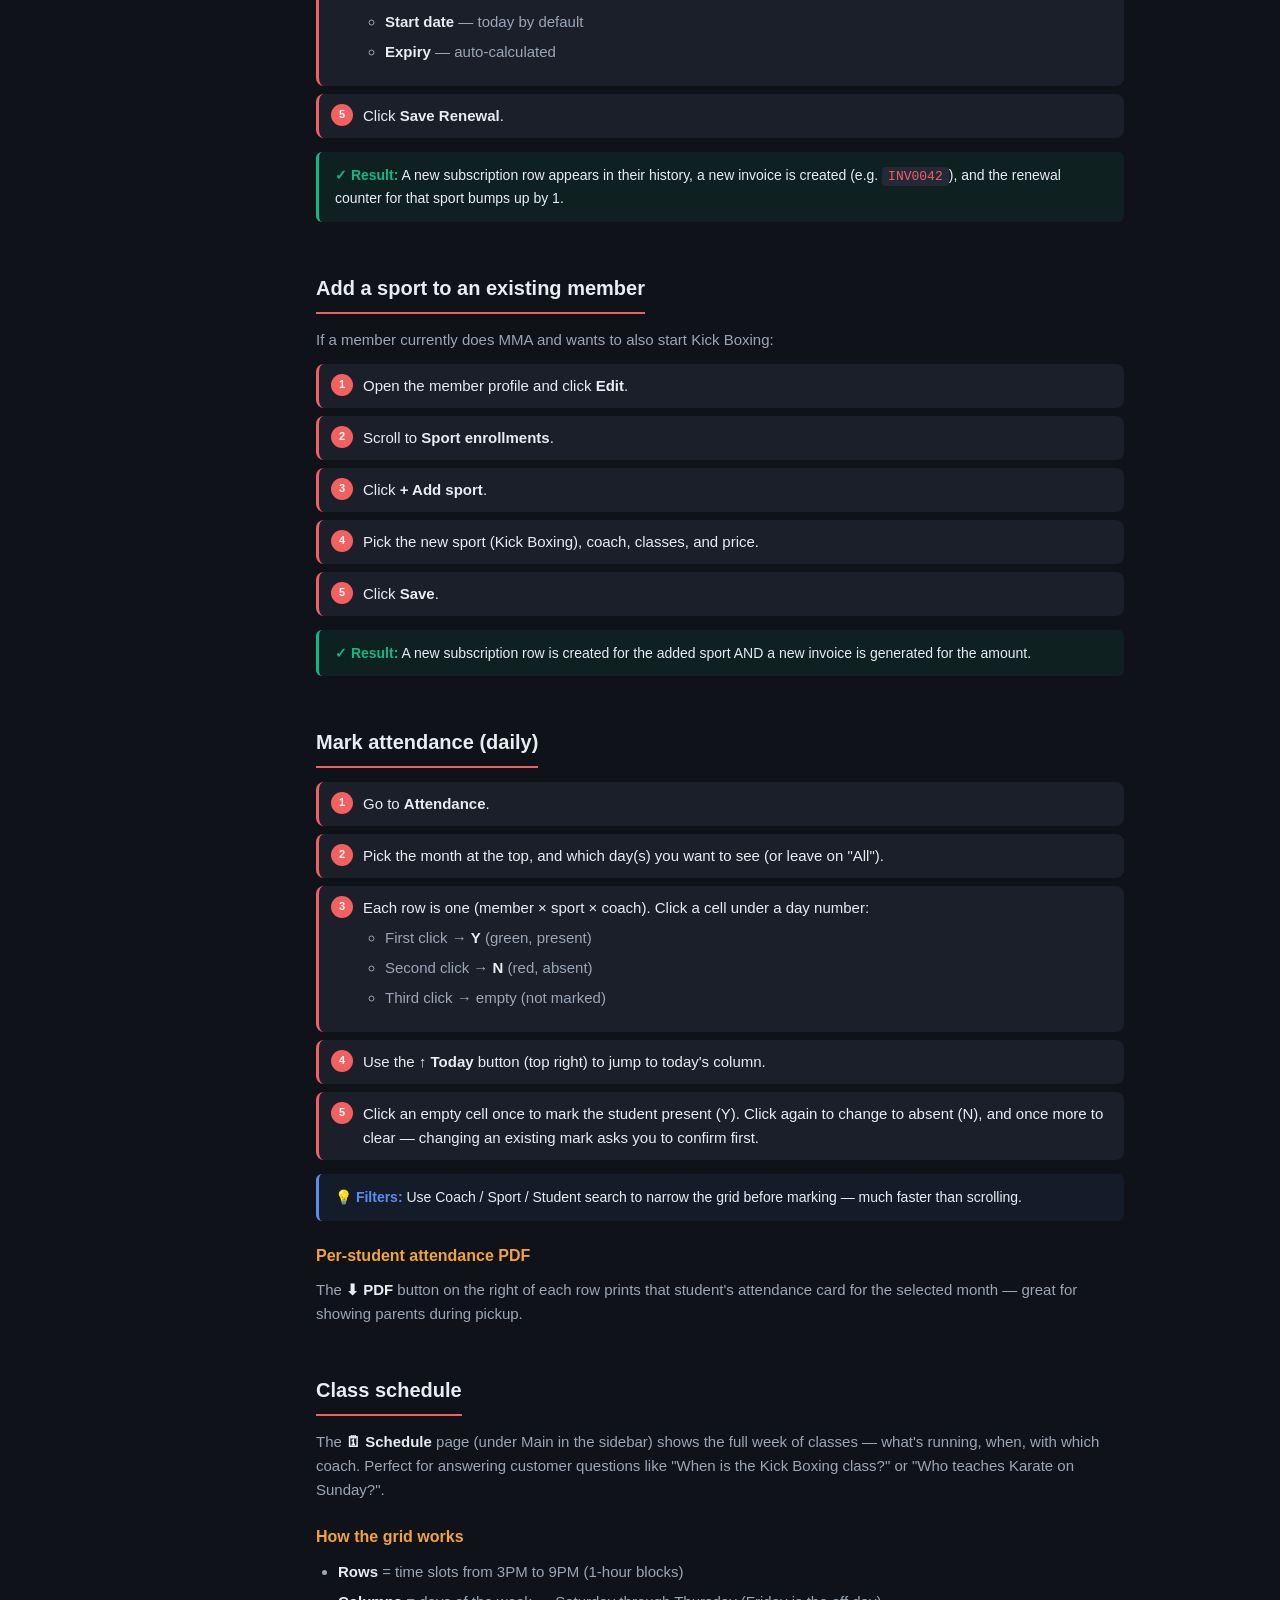
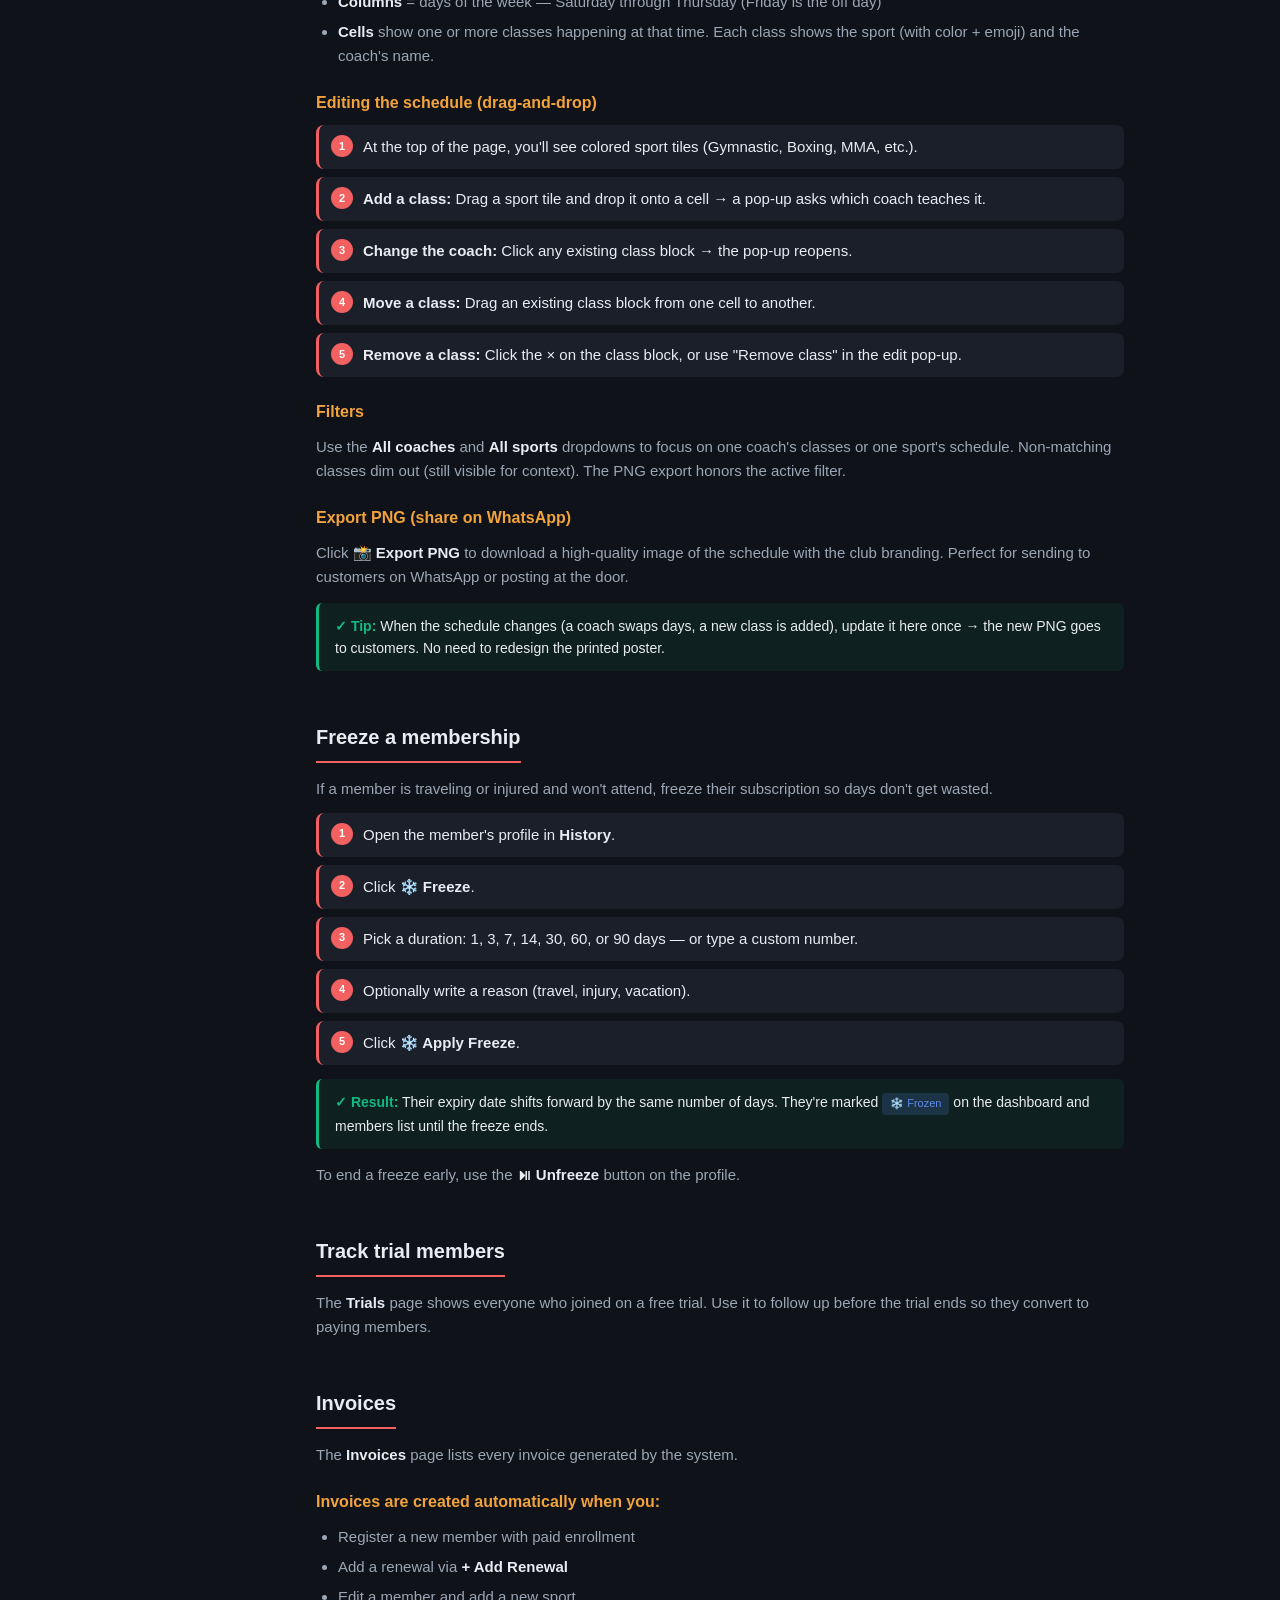
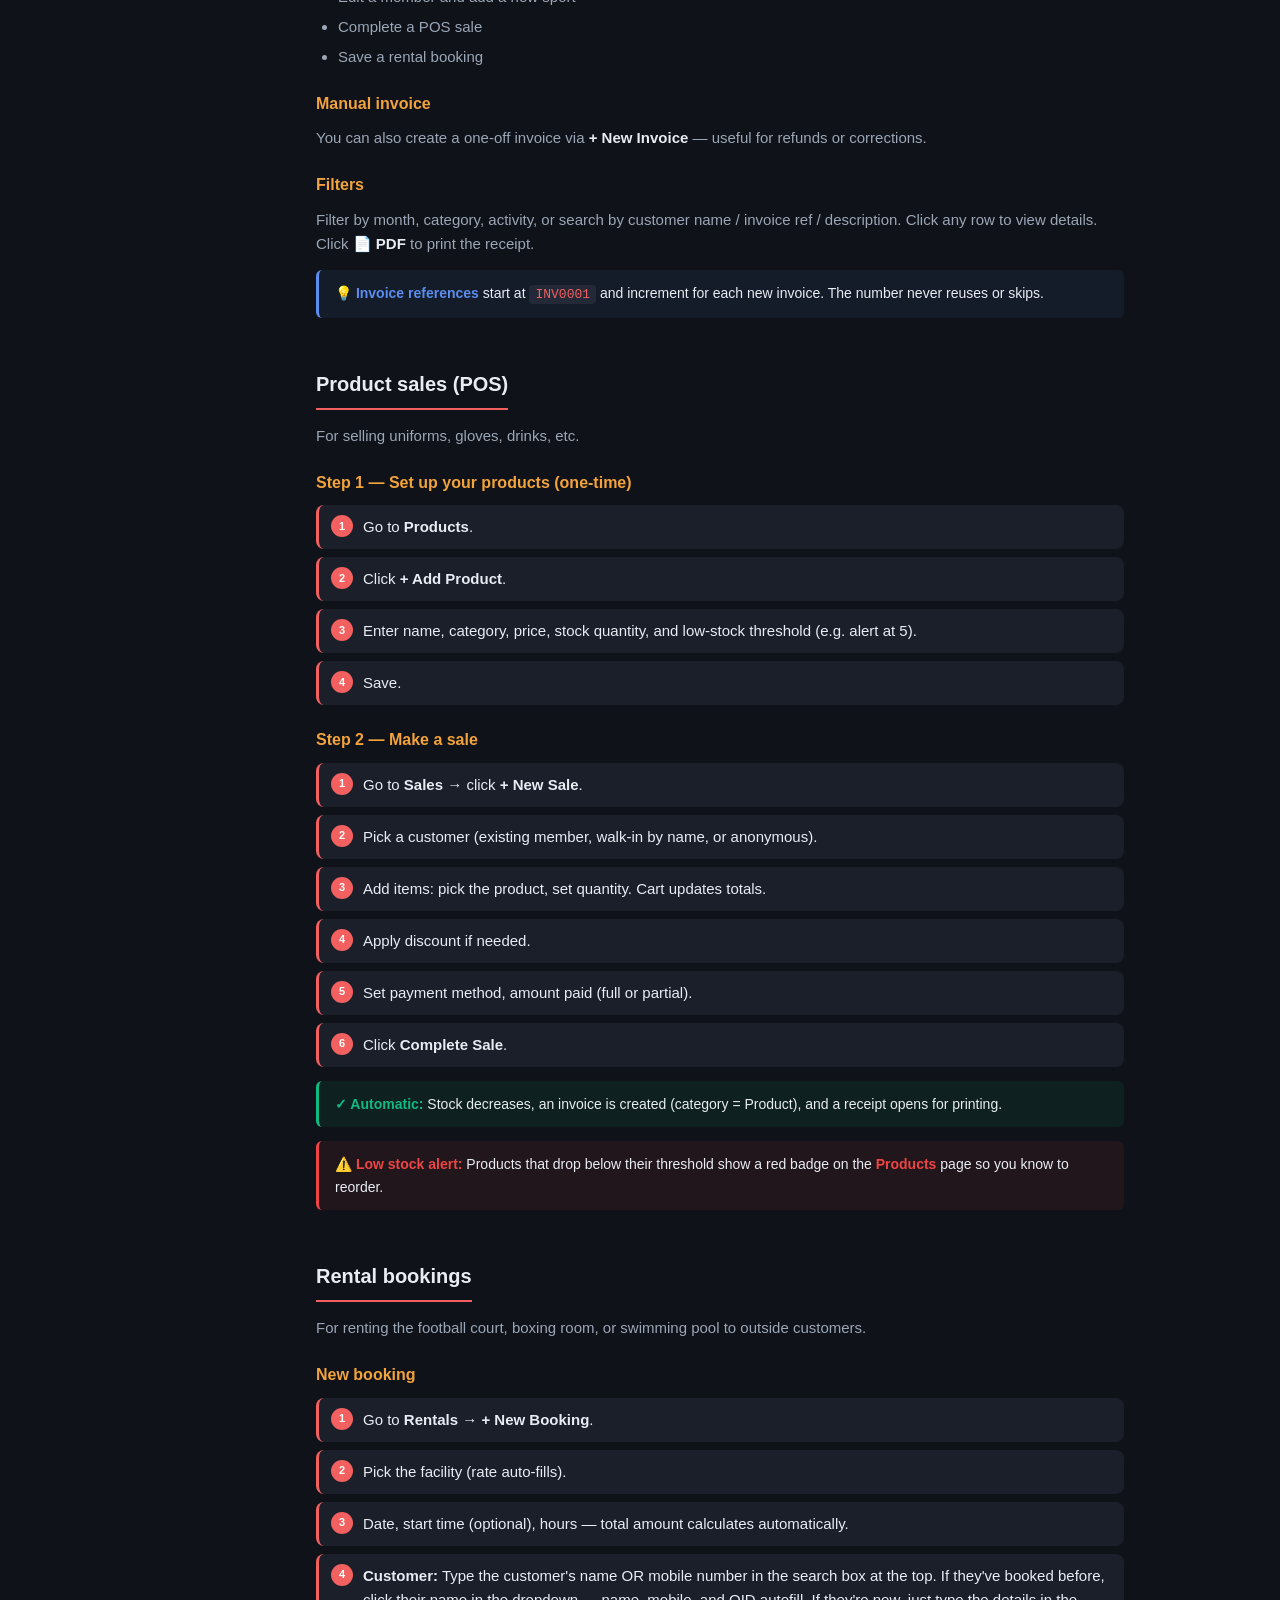
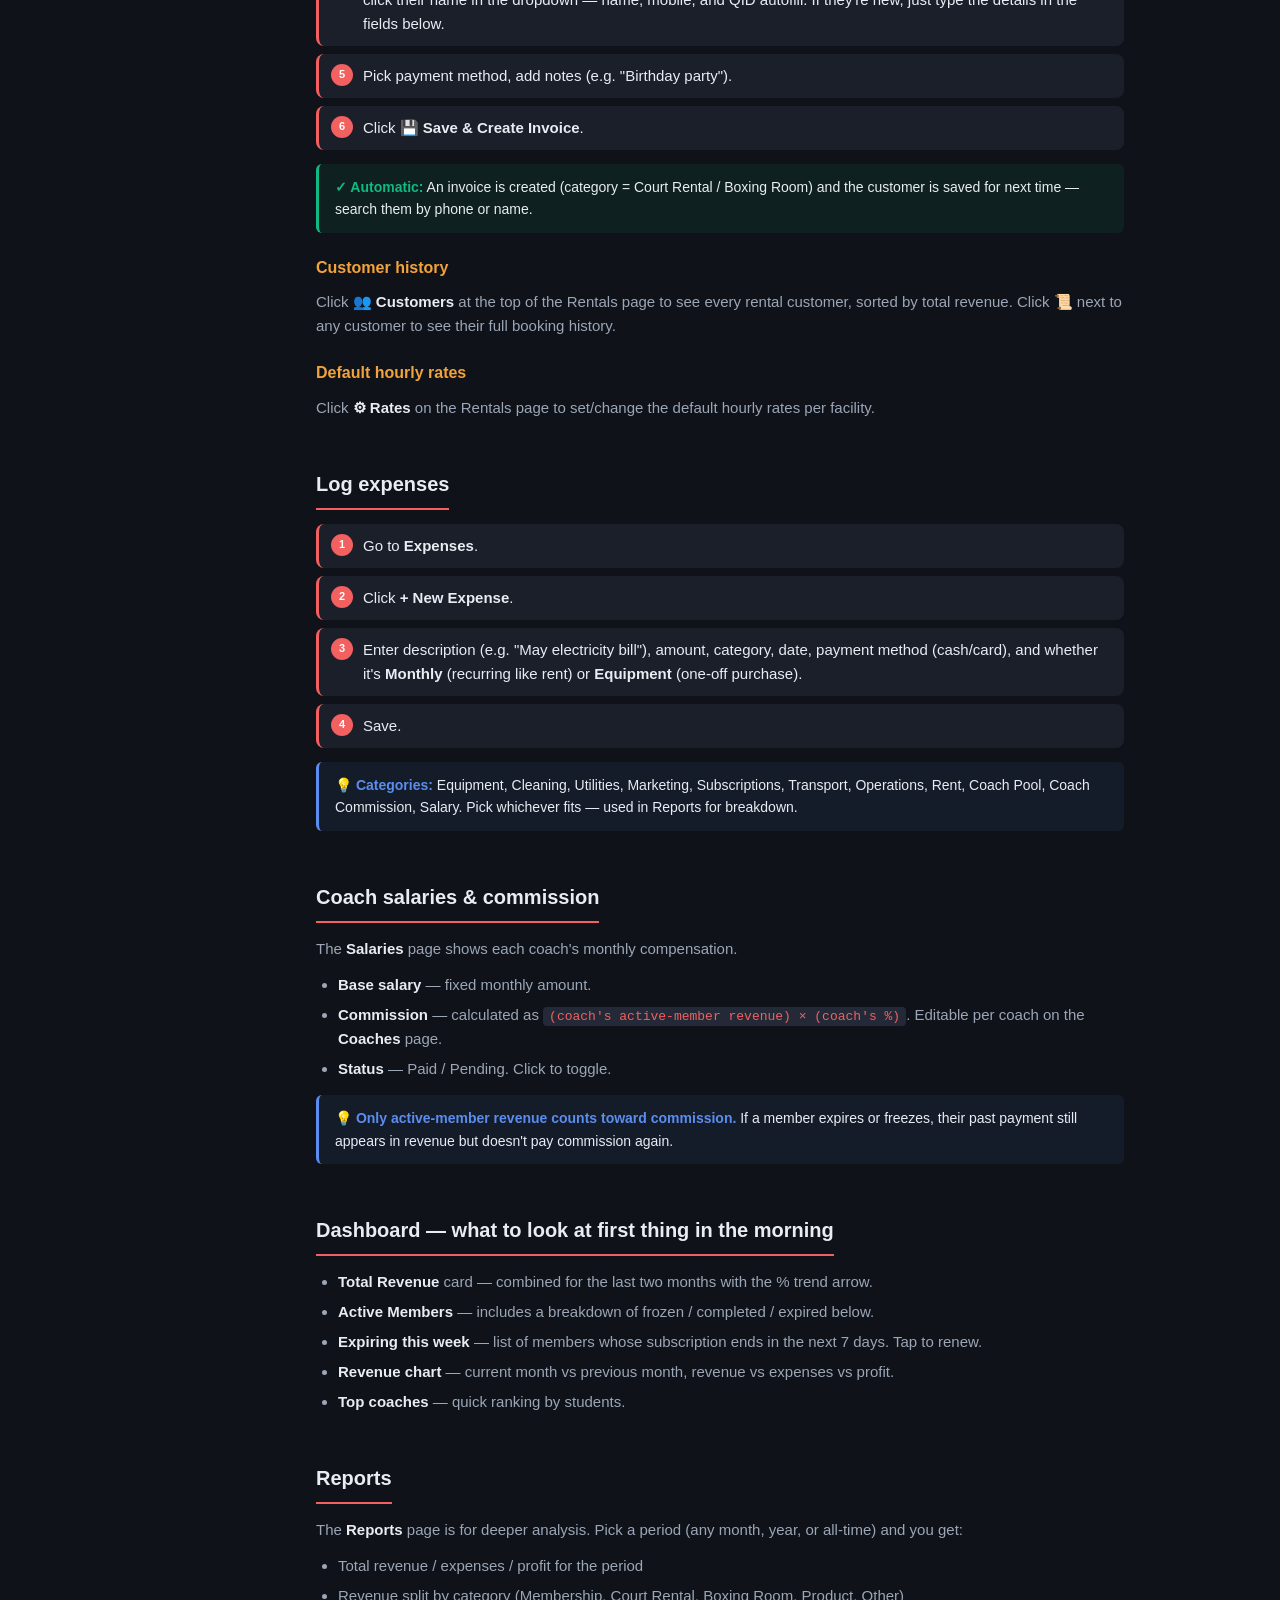
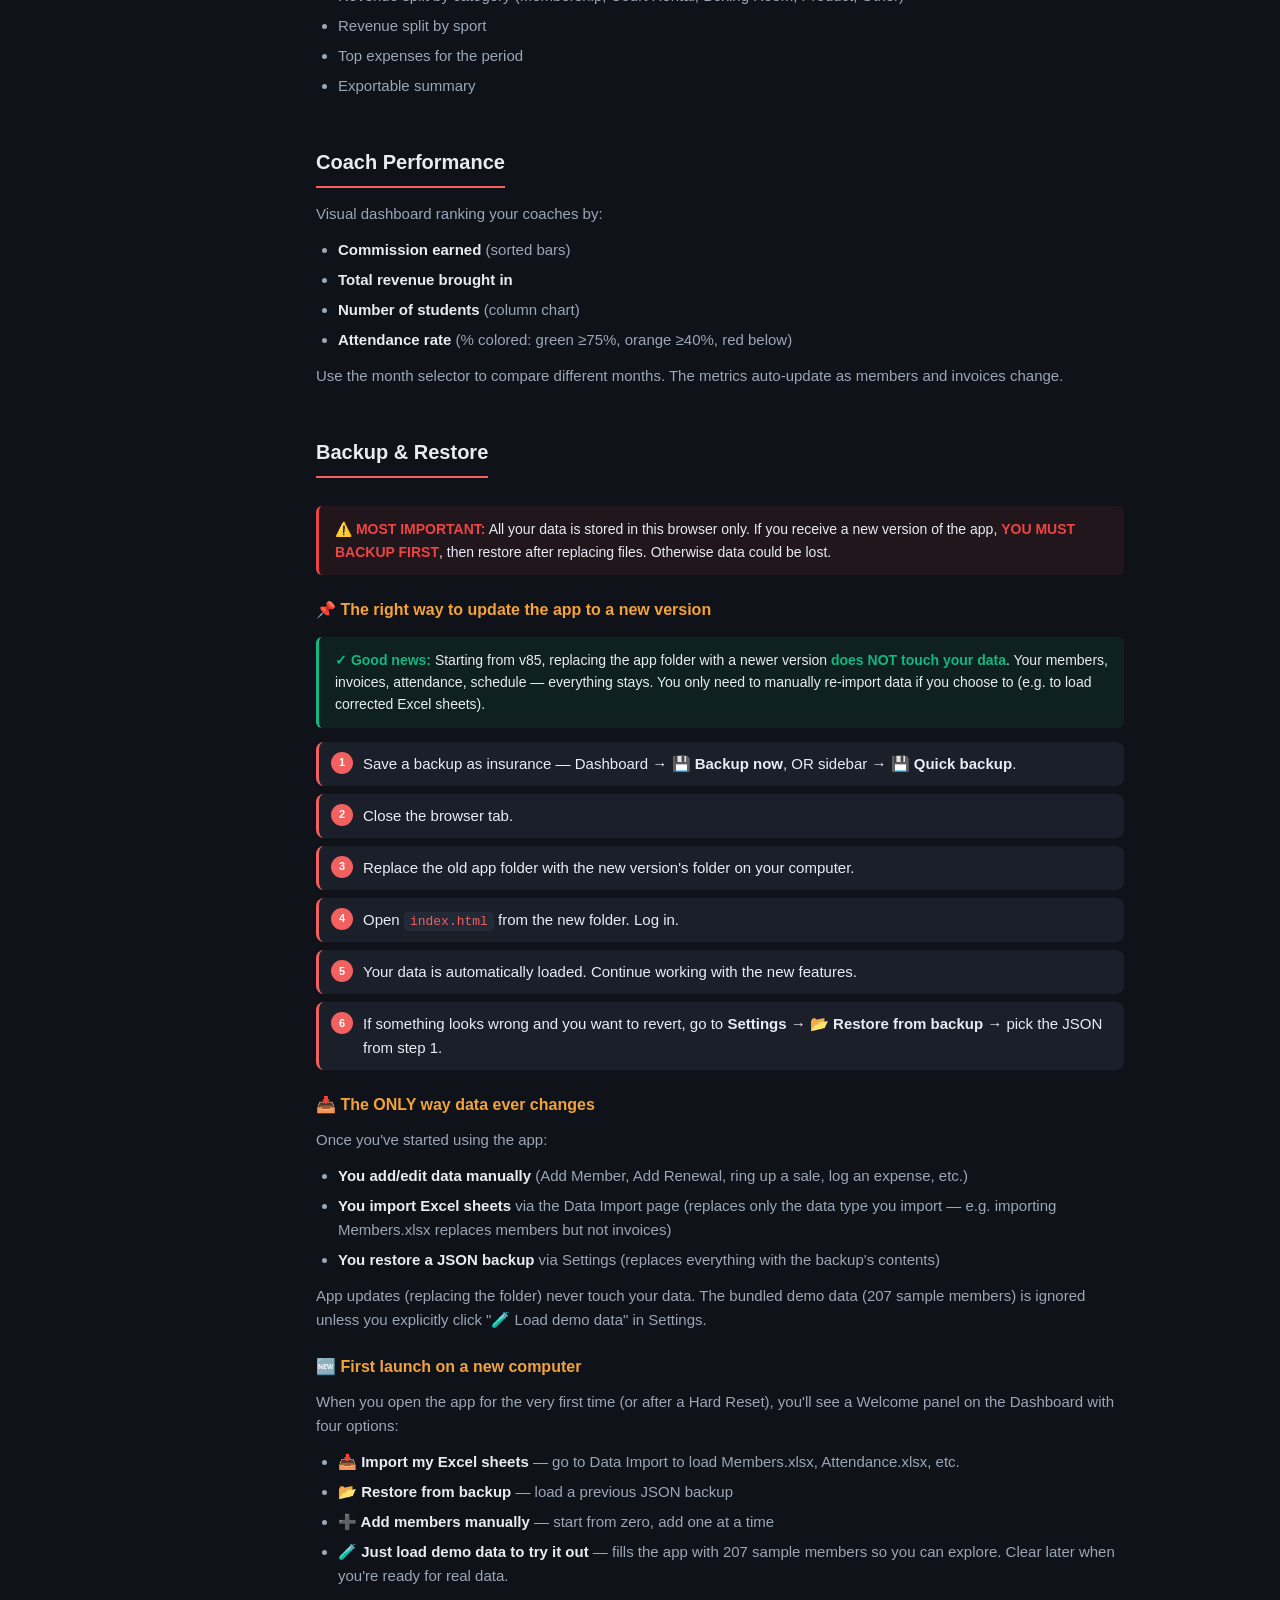
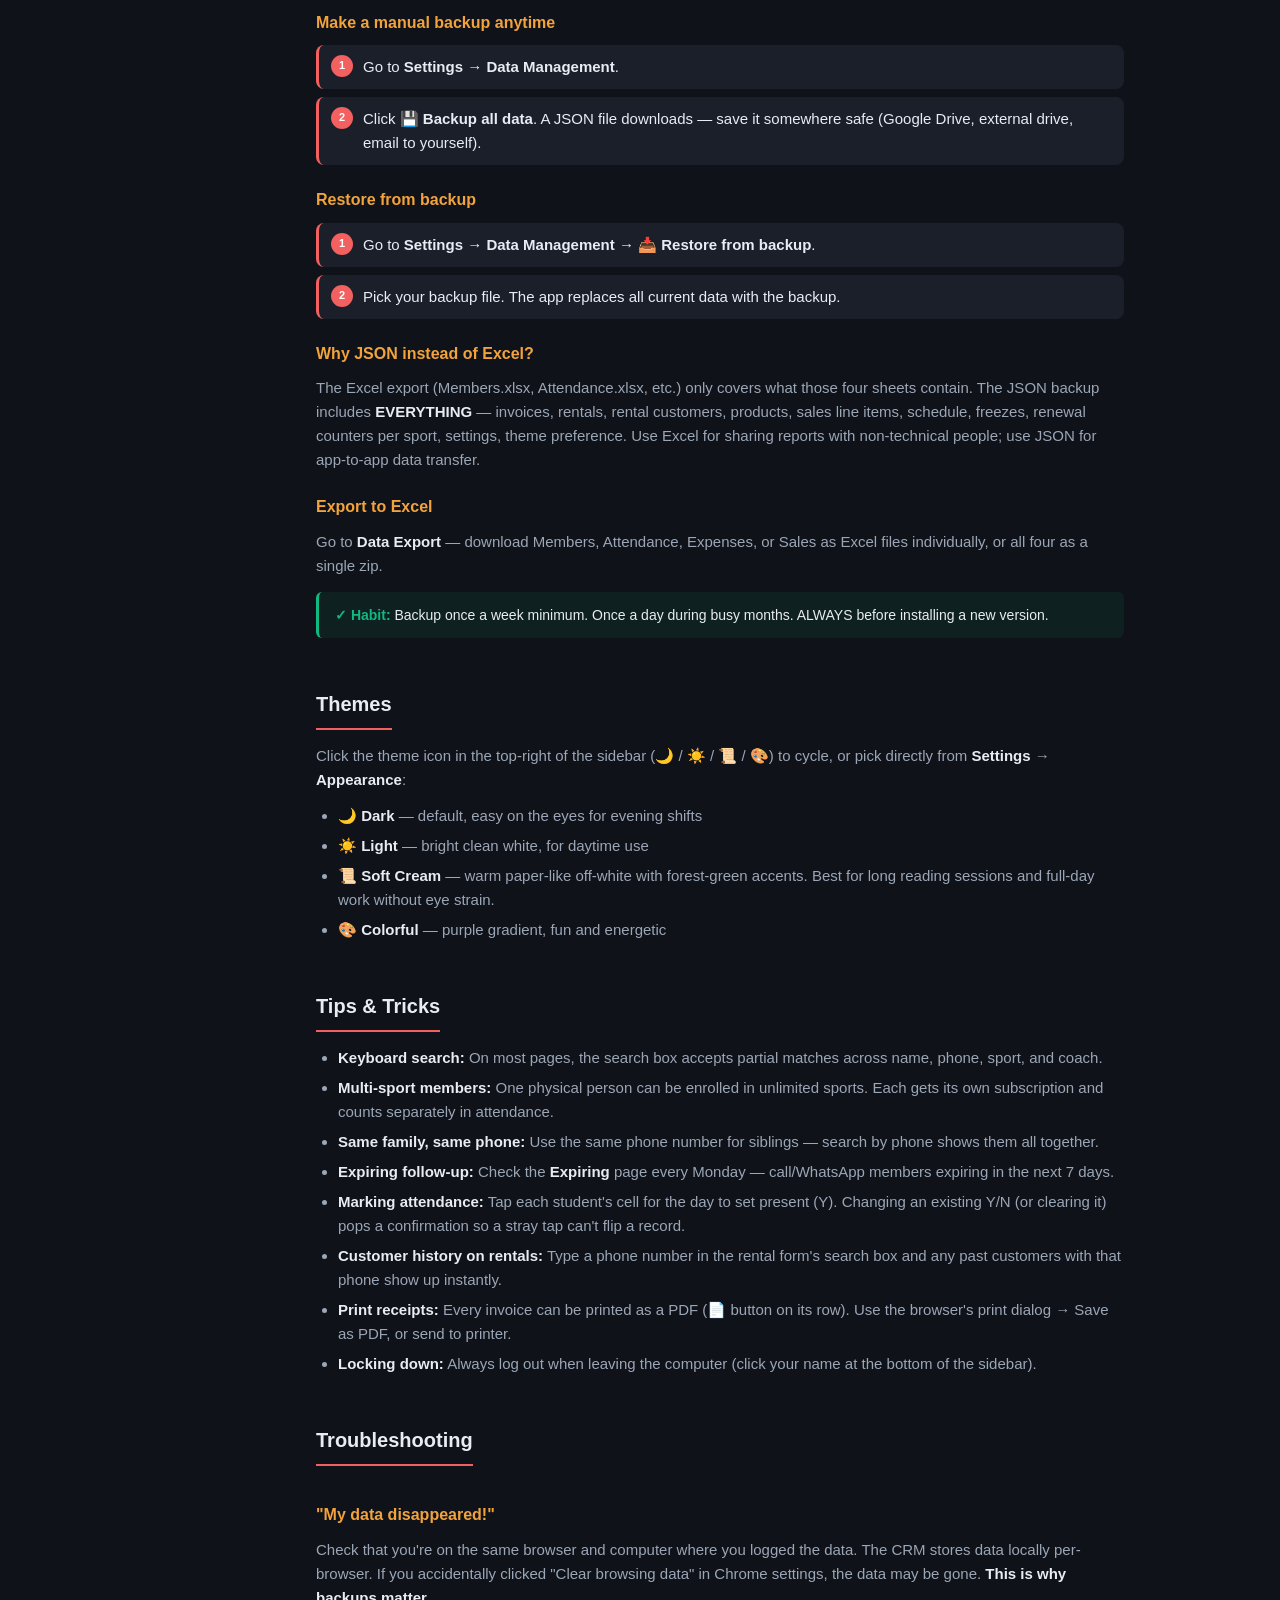
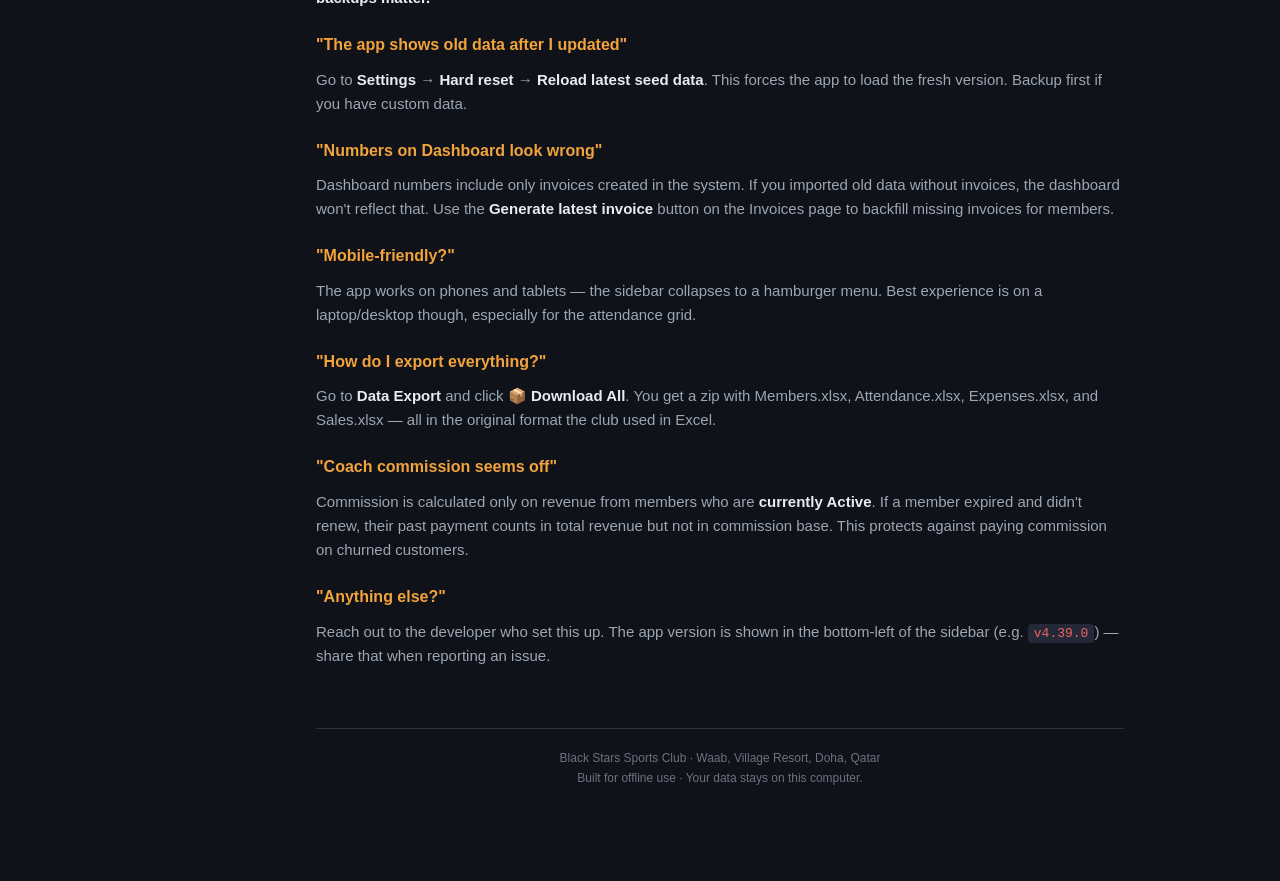
==== commit 1f3aef48: "V184" ====
--- a/guide.html
+++ b/guide.html
@@ -437,7 +437,7 @@
     </ul>
   </li>
   <li>Use the <strong>↑ Today</strong> button (top right) to jump to today's column.</li>
-  <li>Click <strong>✓ Mark all present (today)</strong> to fast-mark everyone Y for today, then change a few to N for absentees.</li>
+  <li>Click an empty cell once to mark the student present (Y). Click again to change to absent (N), and once more to clear — changing an existing mark asks you to confirm first.</li>
 </ol>
 <div class="info"><strong>💡 Filters:</strong> Use Coach / Sport / Student search to narrow the grid before marking — much faster than scrolling.</div>
 <h3>Per-student attendance PDF</h3>
@@ -662,7 +662,7 @@
   <li><strong>Multi-sport members:</strong> One physical person can be enrolled in unlimited sports. Each gets its own subscription and counts separately in attendance.</li>
   <li><strong>Same family, same phone:</strong> Use the same phone number for siblings — search by phone shows them all together.</li>
   <li><strong>Expiring follow-up:</strong> Check the <strong>Expiring</strong> page every Monday — call/WhatsApp members expiring in the next 7 days.</li>
-  <li><strong>Bulk attendance:</strong> Click <strong>✓ Mark all present (today)</strong> first, then change just the absentees to N. Way faster than clicking each Y.</li>
+  <li><strong>Marking attendance:</strong> Tap each student's cell for the day to set present (Y). Changing an existing Y/N (or clearing it) pops a confirmation so a stray tap can't flip a record.</li>
   <li><strong>Customer history on rentals:</strong> Type a phone number in the rental form's search box and any past customers with that phone show up instantly.</li>
   <li><strong>Print receipts:</strong> Every invoice can be printed as a PDF (📄 button on its row). Use the browser's print dialog → Save as PDF, or send to printer.</li>
   <li><strong>Locking down:</strong> Always log out when leaving the computer (click your name at the bottom of the sidebar).</li>
